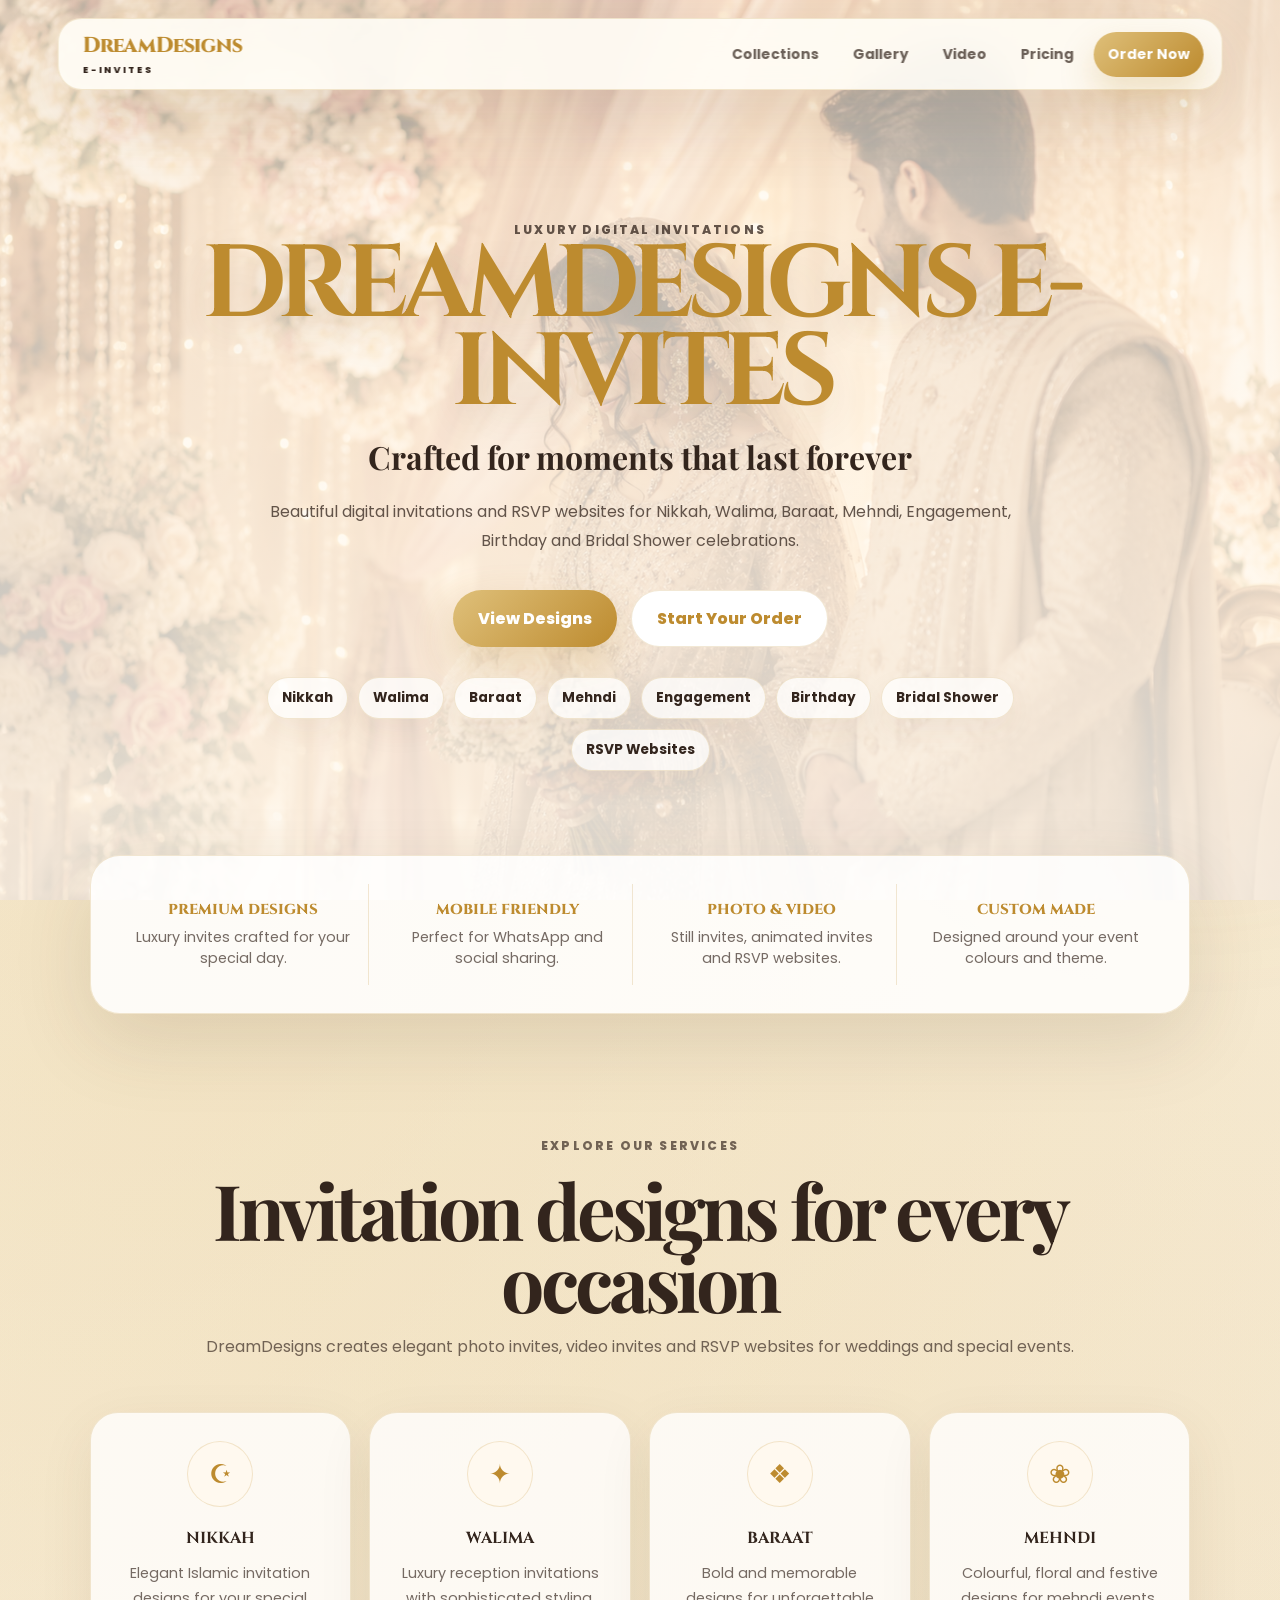
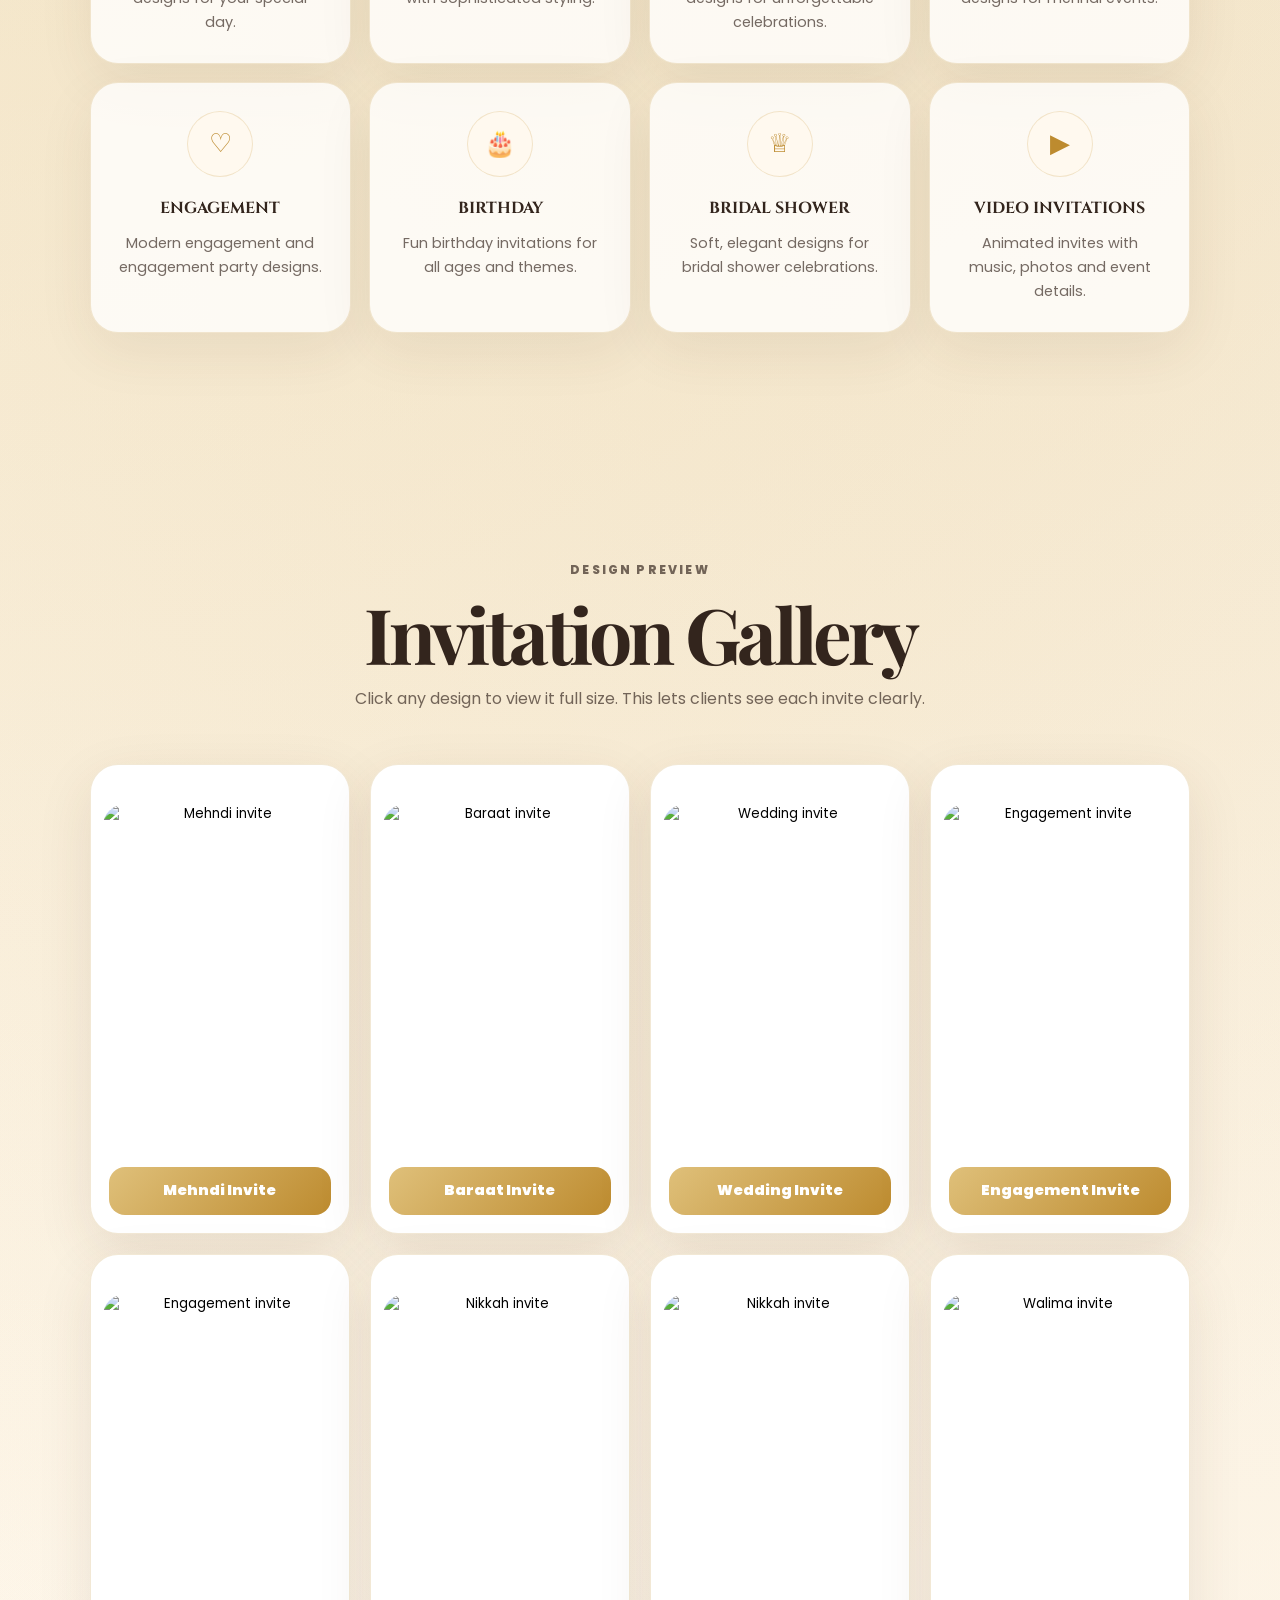
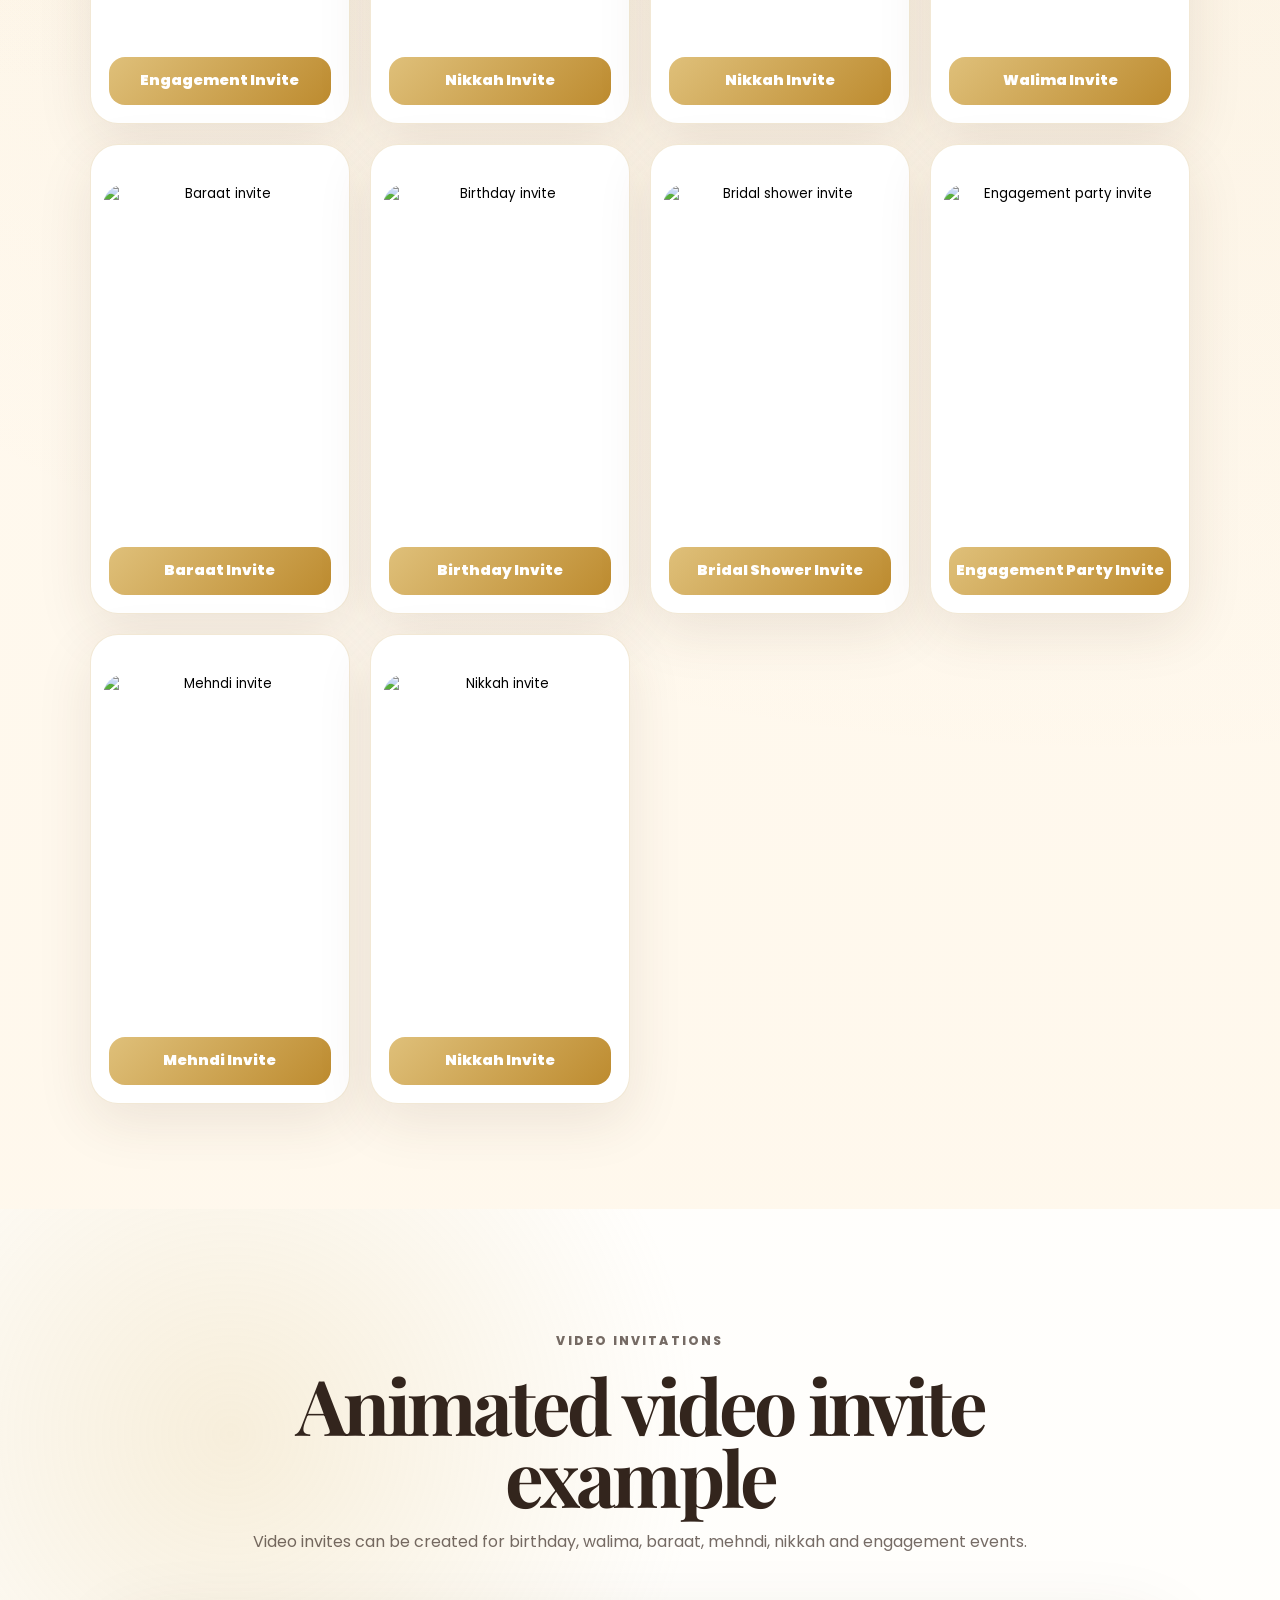
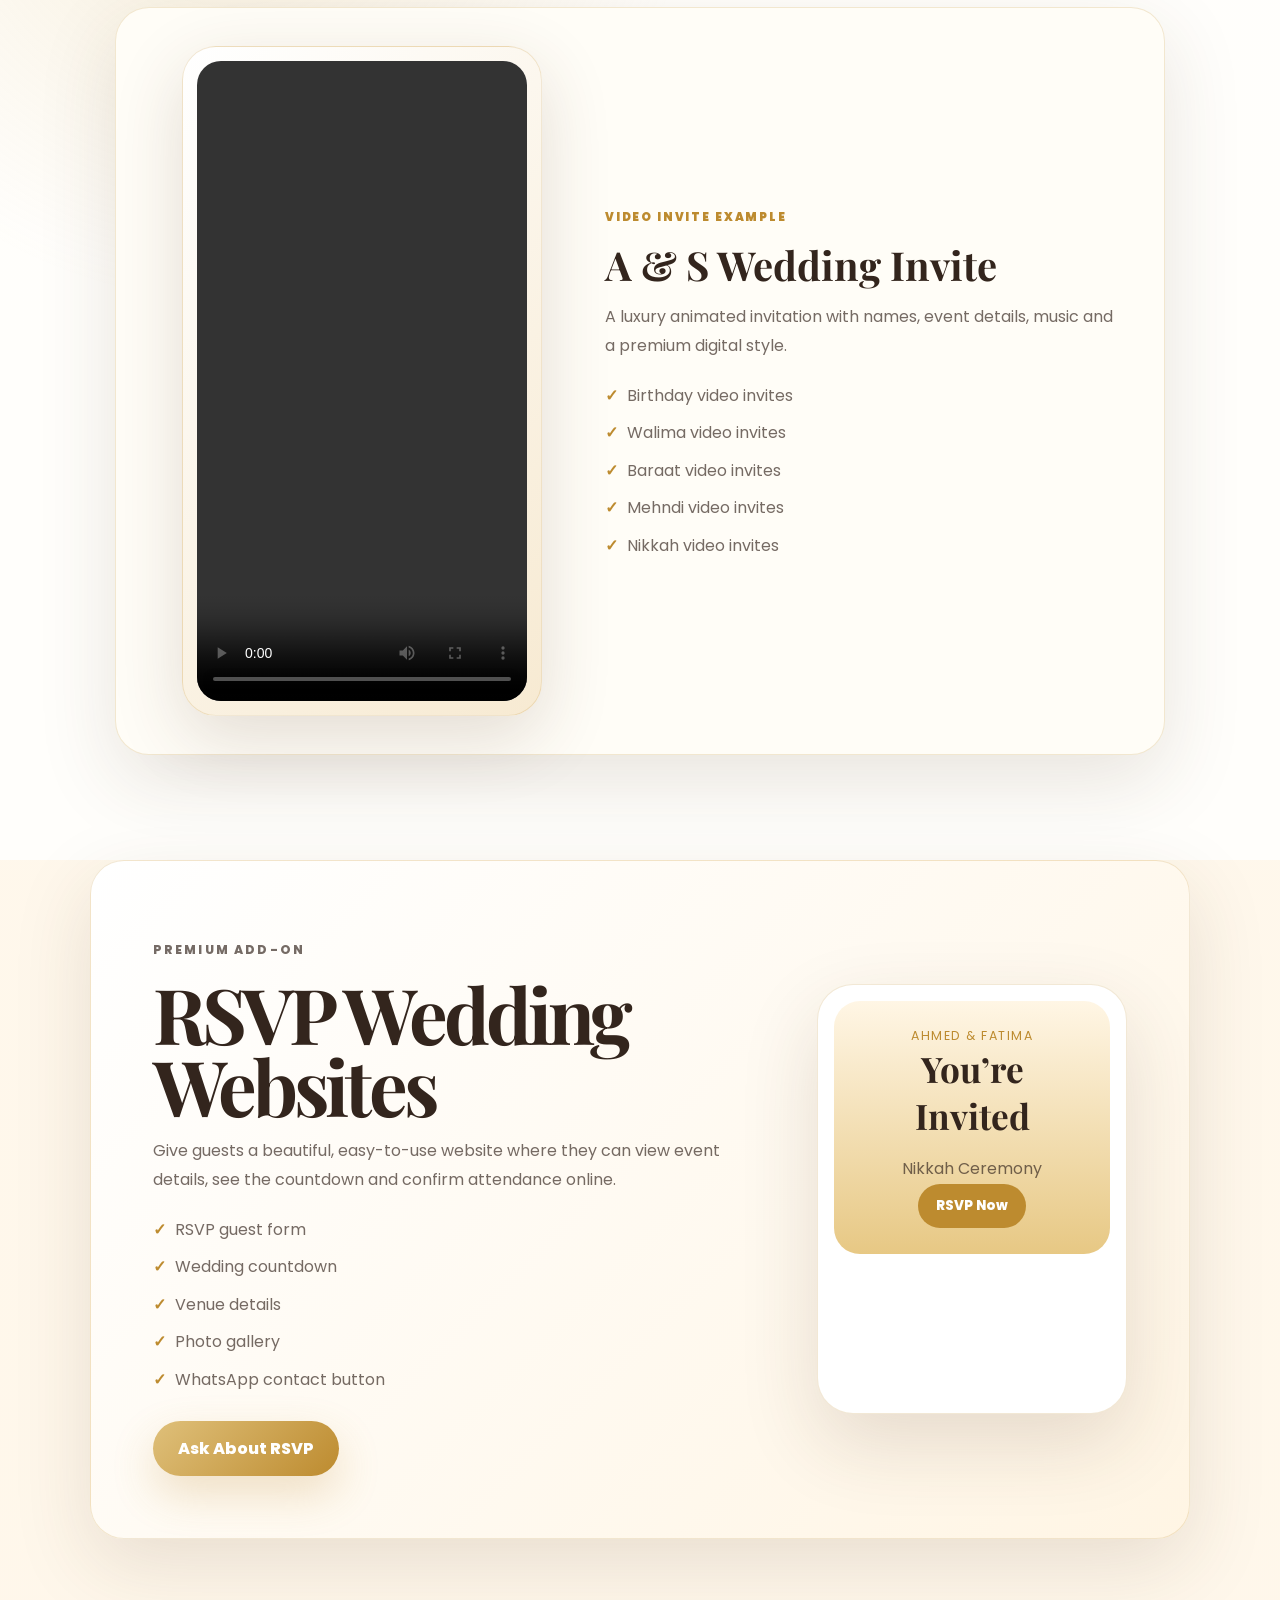
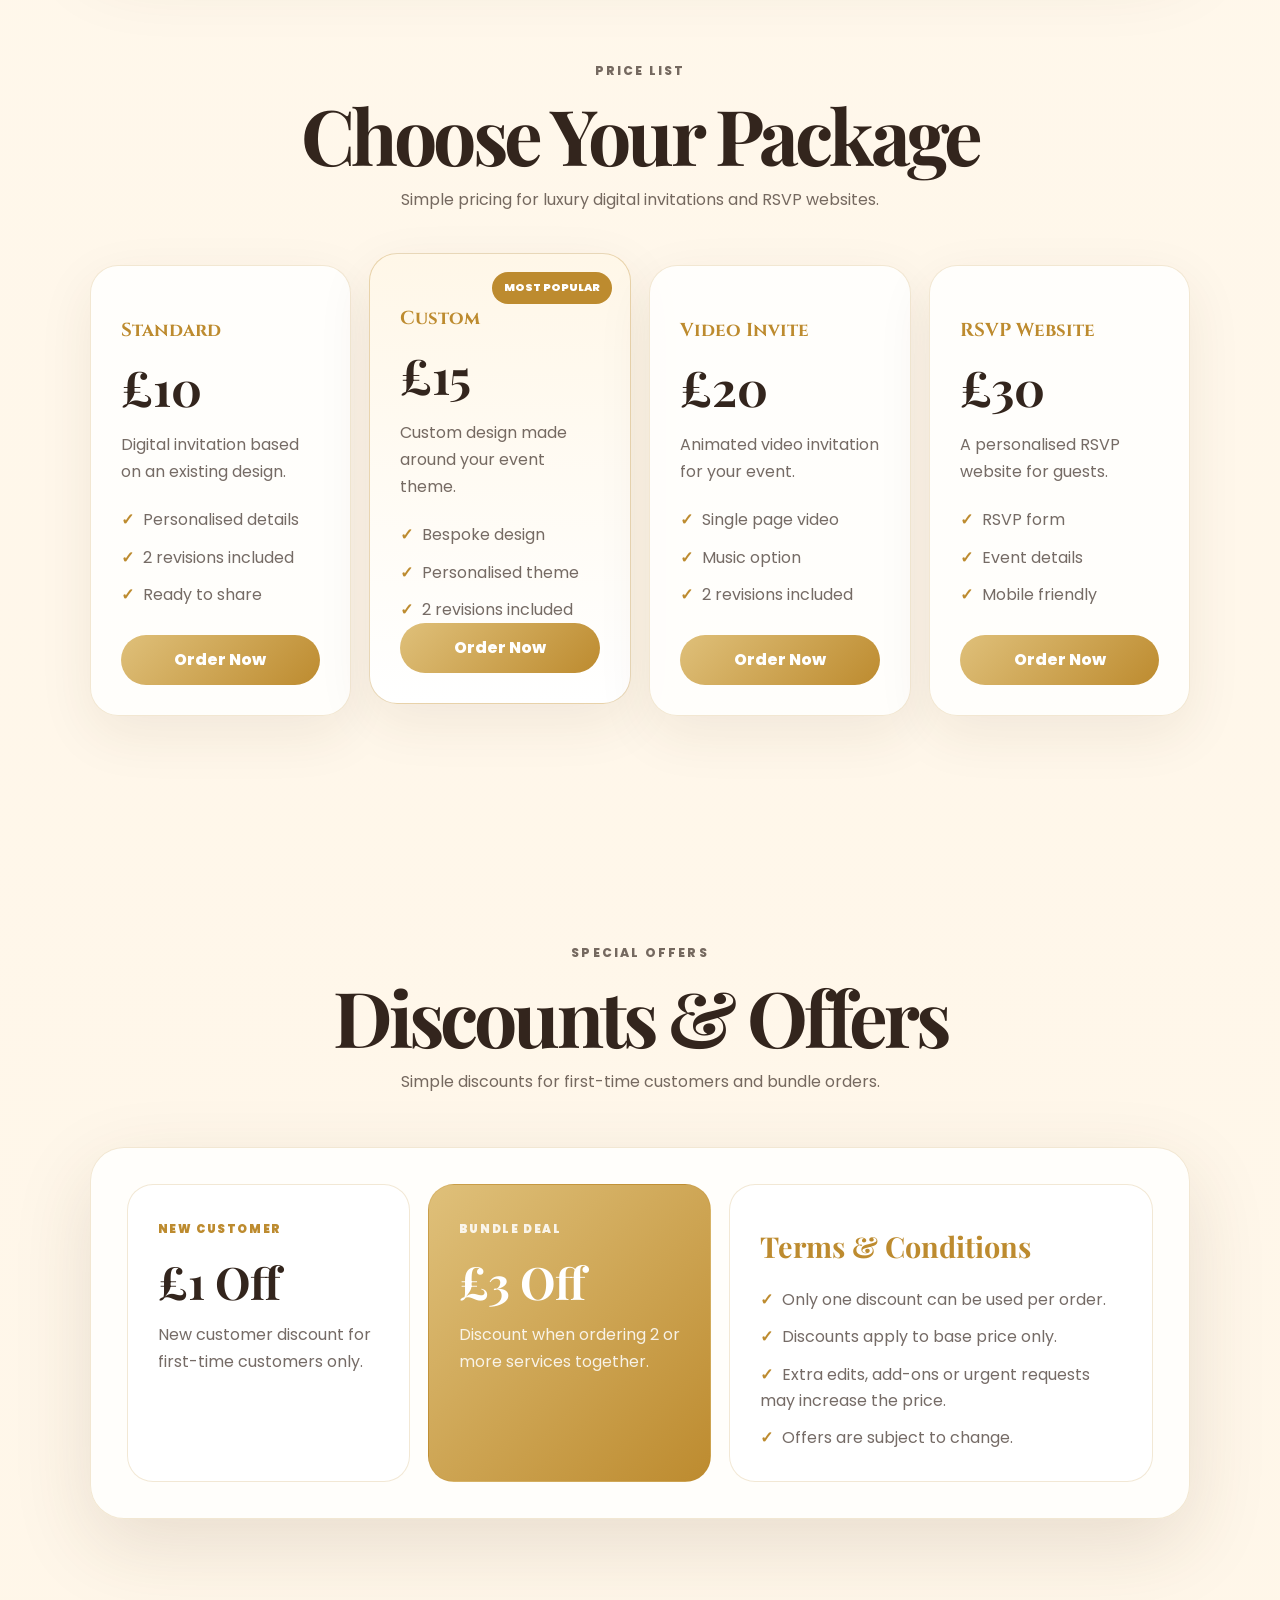
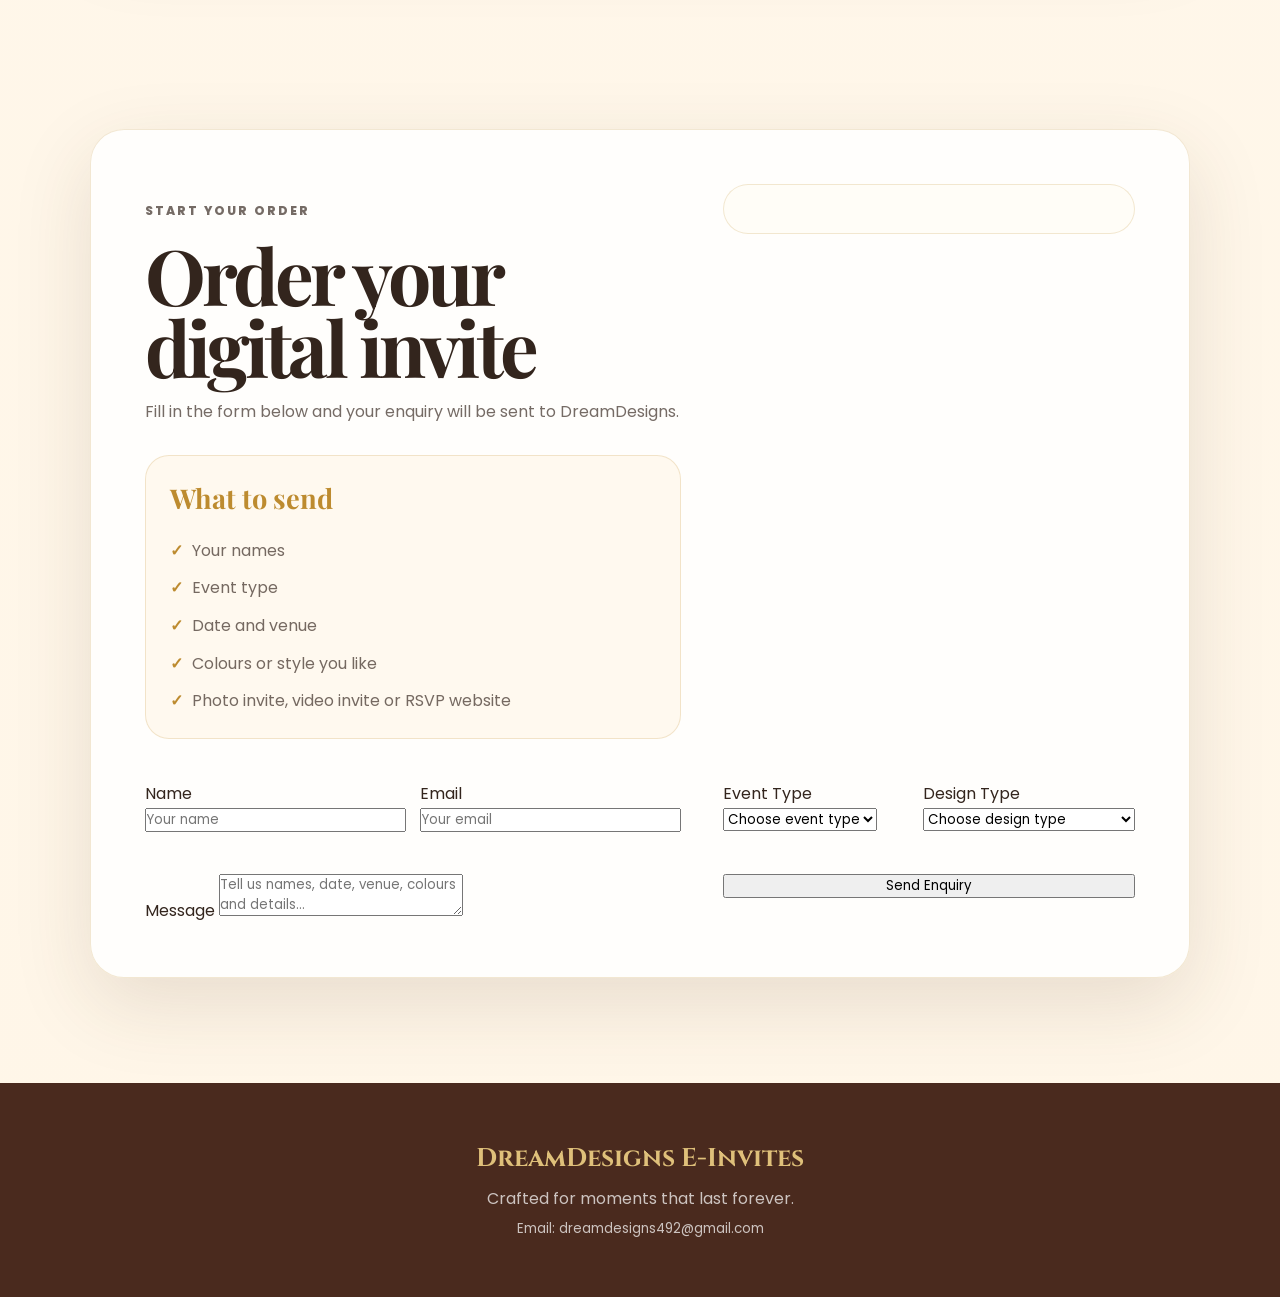
==== index.html @ bc602f5b "Add files via upload" ====
<!DOCTYPE html>

<html lang="en">
<head>
  <meta charset="UTF-8" />
  <meta name="viewport" content="width=device-width, initial-scale=1.0" />

  <title>DreamDesigns E-Invites | Luxury Digital Invitations</title>
  <meta name="description" content="Luxury digital invitations and RSVP websites for Nikkah, Walima, Baraat, Mehndi, Engagement, Birthday and Bridal Shower invites." />

  <link rel="stylesheet" href="style.css" />

  <link rel="preconnect" href="https://fonts.googleapis.com">
  <link rel="preconnect" href="https://fonts.gstatic.com" crossorigin>
  <link href="https://fonts.googleapis.com/css2?family=Cinzel:wght@500;600;700;800&family=Playfair+Display:wght@500;600;700;800&family=Poppins:wght@400;500;600;700;800&display=swap" rel="stylesheet">
</head>

<body>
  <div class="page-glow glow-one"></div>
  <div class="page-glow glow-two"></div>

  <header class="header" id="header">
    <a href="#" class="logo">
      <span>DreamDesigns</span>
      <small>E-Invites</small>
    </a>


<button class="menu-btn" id="menuBtn" aria-label="Open menu">☰</button>

<nav class="nav" id="nav">
  <a href="#collections">Collections</a>
  <a href="#gallery">Gallery</a>
  <a href="#video">Video</a>
  <a href="#pricing">Pricing</a>
  <a href="#contact" class="nav-btn">Order Now</a>
</nav>


  </header>

  <main>
    <section class="hero" id="home">
      <div class="hero-bg">
        <img src="hero-main.png" alt="DreamDesigns luxury wedding hero image">
      </div>


  <div class="hero-overlay"></div>

  <div class="hero-content reveal">
    <p class="eyebrow">Luxury Digital Invitations</p>
    <h1>DreamDesigns E-Invites</h1>
    <h2>Crafted for moments that last forever</h2>
    <p>
      Beautiful digital invitations and RSVP websites for Nikkah, Walima, Baraat, Mehndi, Engagement, Birthday and Bridal Shower celebrations.
    </p>

    <div class="hero-actions">
      <a href="#gallery" class="btn btn-primary">View Designs</a>
      <a href="#contact" class="btn btn-secondary">Start Your Order</a>
    </div>

    <div class="hero-pills">
      <span>Nikkah</span>
      <span>Walima</span>
      <span>Baraat</span>
      <span>Mehndi</span>
      <span>Engagement</span>
      <span>Birthday</span>
      <span>Bridal Shower</span>
      <span>RSVP Websites</span>
    </div>
  </div>
</section>

<section class="feature-strip reveal">
  <div>
    <strong>Premium Designs</strong>
    <p>Luxury invites crafted for your special day.</p>
  </div>

  <div>
    <strong>Mobile Friendly</strong>
    <p>Perfect for WhatsApp and social sharing.</p>
  </div>

  <div>
    <strong>Photo & Video</strong>
    <p>Still invites, animated invites and RSVP websites.</p>
  </div>

  <div>
    <strong>Custom Made</strong>
    <p>Designed around your event colours and theme.</p>
  </div>
</section>

<section class="section collections" id="collections">
  <div class="section-head center reveal">
    <p class="eyebrow">Explore Our Services</p>
    <h2>Invitation designs for every occasion</h2>
    <p>
      DreamDesigns creates elegant photo invites, video invites and RSVP websites for weddings and special events.
    </p>
  </div>

  <div class="collection-grid">
    <article class="reveal">
      <span>☪</span>
      <h3>Nikkah</h3>
      <p>Elegant Islamic invitation designs for your special day.</p>
    </article>

    <article class="reveal">
      <span>✦</span>
      <h3>Walima</h3>
      <p>Luxury reception invitations with sophisticated styling.</p>
    </article>

    <article class="reveal">
      <span>❖</span>
      <h3>Baraat</h3>
      <p>Bold and memorable designs for unforgettable celebrations.</p>
    </article>

    <article class="reveal">
      <span>❀</span>
      <h3>Mehndi</h3>
      <p>Colourful, floral and festive designs for mehndi events.</p>
    </article>

    <article class="reveal">
      <span>♡</span>
      <h3>Engagement</h3>
      <p>Modern engagement and engagement party designs.</p>
    </article>

    <article class="reveal">
      <span>🎂</span>
      <h3>Birthday</h3>
      <p>Fun birthday invitations for all ages and themes.</p>
    </article>

    <article class="reveal">
      <span>♕</span>
      <h3>Bridal Shower</h3>
      <p>Soft, elegant designs for bridal shower celebrations.</p>
    </article>

    <article class="reveal">
      <span>▶</span>
      <h3>Video Invitations</h3>
      <p>Animated invites with music, photos and event details.</p>
    </article>
  </div>
</section>


  <section class="section gallery" id="gallery">
  <div class="section-head center reveal">
    <p class="eyebrow">Design Preview</p>
    <h2>Invitation Gallery</h2>
    <p>
      Click any design to view it full size. This lets clients see each invite clearly.
    </p>
  </div>

  <div class="gallery-grid">
    <button class="gallery-card reveal" data-title="Mehndi Invite">
      <img data-file="imagesphoto-mehndi-1.jpg.png" alt="Mehndi invite">
      <span>Mehndi Invite</span>
    </button>

    <button class="gallery-card reveal" data-title="Baraat Invite">
      <img data-file="imagesphoto-baraat-1.jpg.png" alt="Baraat invite">
      <span>Baraat Invite</span>
    </button>

    <button class="gallery-card reveal" data-title="Wedding Invite">
      <img data-file="imagesphoto-wedding.jpg.png" alt="Wedding invite">
      <span>Wedding Invite</span>
    </button>

    <button class="gallery-card reveal" data-title="Engagement Invite">
      <img data-file="imagesphoto-engagement-1.jpg.png" alt="Engagement invite">
      <span>Engagement Invite</span>
    </button>

    <button class="gallery-card reveal" data-title="Engagement Invite">
      <img data-file="imagesphoto-engagement-2.jpg.png" alt="Engagement invite">
      <span>Engagement Invite</span>
    </button>

    <button class="gallery-card reveal" data-title="Nikkah Invite">
      <img data-file="imagesphoto-nikkah-1.jpg.png" alt="Nikkah invite">
      <span>Nikkah Invite</span>
    </button>

    <button class="gallery-card reveal" data-title="Nikkah Invite">
      <img data-file="imagesphoto-nikkah-2.jpg.png" alt="Nikkah invite">
      <span>Nikkah Invite</span>
    </button>

    <button class="gallery-card reveal" data-title="Walima Invite">
      <img data-file="imagesphoto-walima.jpg.png" alt="Walima invite">
      <span>Walima Invite</span>
    </button>

    <button class="gallery-card reveal" data-title="Baraat Invite">
      <img data-file="imagesphoto-baraat-2.jpg.png" alt="Baraat invite">
      <span>Baraat Invite</span>
    </button>

    <button class="gallery-card reveal" data-title="Birthday Invite">
      <img data-file="imagesphoto-birthday.jpg.png" alt="Birthday invite">
      <span>Birthday Invite</span>
    </button>

    <button class="gallery-card reveal" data-title="Bridal Shower Invite">
      <img data-file="imagesphoto-bridal-shower.jpg.png" alt="Bridal shower invite">
      <span>Bridal Shower Invite</span>
    </button>

    <button class="gallery-card reveal" data-title="Engagement Party Invite">
      <img data-file="imagesphoto-engagement-party.jpg.png" alt="Engagement party invite">
      <span>Engagement Party Invite</span>
    </button>

    <button class="gallery-card reveal" data-title="Mehndi Invite">
      <img data-file="imagesphoto-mehndi-2.jpg.png" alt="Mehndi invite">
      <span>Mehndi Invite</span>
    </button>

    <button class="gallery-card reveal" data-title="Nikkah Invite">
      <img data-file="imagesphoto-nikkah-3.jpg.png" alt="Nikkah invite">
      <span>Nikkah Invite</span>
    </button>
  </div>
</section>

<section class="section video-section" id="video">
  <div class="section-head center reveal">
    <p class="eyebrow">Video Invitations</p>
    <h2>Animated video invite example</h2>
    <p>
      Video invites can be created for birthday, walima, baraat, mehndi, nikkah and engagement events.
    </p>
  </div>

  <div class="video-layout reveal">
    <div class="video-phone">
     <video id="mainInviteVideo" data-file="videosvideo-invite.mp4.mp4" controls playsinline preload="metadata"></video>
    </div>

    <div class="video-info">
      <span>Video Invite Example</span>
      <h3>A & S Wedding Invite</h3>
      <p>
        A luxury animated invitation with names, event details, music and a premium digital style.
      </p>

      <ul>
        <li>Birthday video invites</li>
        <li>Walima video invites</li>
        <li>Baraat video invites</li>
        <li>Mehndi video invites</li>
        <li>Nikkah video invites</li>
      </ul>
    </div>
  </div>
</section>

<section class="rsvp-section reveal">
  <div>
    <p class="eyebrow">Premium Add-On</p>
    <h2>RSVP Wedding Websites</h2>
    <p>
      Give guests a beautiful, easy-to-use website where they can view event details, see the countdown and confirm attendance online.
    </p>

    <ul>
      <li>RSVP guest form</li>
      <li>Wedding countdown</li>
      <li>Venue details</li>
      <li>Photo gallery</li>
      <li>WhatsApp contact button</li>
    </ul>

    <a href="#contact" class="btn btn-primary">Ask About RSVP</a>
  </div>

  <div class="phone-preview">
    <div>
      <span>Ahmed & Fatima</span>
      <h3>You’re Invited</h3>
      <p>Nikkah Ceremony</p>
      <button>RSVP Now</button>
    </div>
  </div>
</section>

<section class="section pricing" id="pricing">
  <div class="section-head center reveal">
    <p class="eyebrow">Price List</p>
    <h2>Choose Your Package</h2>
    <p>Simple pricing for luxury digital invitations and RSVP websites.</p>
  </div>

  <div class="pricing-grid">
    <article class="reveal">
      <h3>Standard</h3>
      <strong>£10</strong>
      <p>Digital invitation based on an existing design.</p>
      <ul>
        <li>Personalised details</li>
        <li>2 revisions included</li>
        <li>Ready to share</li>
      </ul>
      <a href="#contact">Order Now</a>
    </article>

    <article class="featured reveal">
      <span>Most Popular</span>
      <h3>Custom</h3>
      <strong>£15</strong>
      <p>Custom design made around your event theme.</p>
      <ul>
        <li>Bespoke design</li>
        <li>Personalised theme</li>
        <li>2 revisions included</li>
      </ul>
      <a href="#contact">Order Now</a>
    </article>

    <article class="reveal">
      <h3>Video Invite</h3>
      <strong>£20</strong>
      <p>Animated video invitation for your event.</p>
      <ul>
        <li>Single page video</li>
        <li>Music option</li>
        <li>2 revisions included</li>
      </ul>
      <a href="#contact">Order Now</a>
    </article>

    <article class="reveal">
      <h3>RSVP Website</h3>
      <strong>£30</strong>
      <p>A personalised RSVP website for guests.</p>
      <ul>
        <li>RSVP form</li>
        <li>Event details</li>
        <li>Mobile friendly</li>
      </ul>
      <a href="#contact">Order Now</a>
    </article>
  </div>
</section>

<section class="section offers" id="offers">
  <div class="section-head center reveal">
    <p class="eyebrow">Special Offers</p>
    <h2>Discounts & Offers</h2>
    <p>Simple discounts for first-time customers and bundle orders.</p>
  </div>

  <div class="offers-panel reveal">
    <article>
      <span>New Customer</span>
      <h3>£1 Off</h3>
      <p>New customer discount for first-time customers only.</p>
    </article>

    <article class="highlight">
      <span>Bundle Deal</span>
      <h3>£3 Off</h3>
      <p>Discount when ordering 2 or more services together.</p>
    </article>

    <article class="terms">
      <h3>Terms & Conditions</h3>
      <ul>
        <li>Only one discount can be used per order.</li>
        <li>Discounts apply to base price only.</li>
        <li>Extra edits, add-ons or urgent requests may increase the price.</li>
        <li>Offers are subject to change.</li>
      </ul>
    </article>
  </div>
</section>

<section class="section contact" id="contact">
  <div class="contact-card reveal">
    <div>
      <p class="eyebrow">Start Your Order</p>
      <h2>Order your digital invite</h2>
      <p>
        Fill in the form below and your enquiry will be sent to DreamDesigns.
      </p>

      <div class="contact-note">
        <h3>What to send</h3>
        <ul>
          <li>Your names</li>
          <li>Event type</li>
          <li>Date and venue</li>
          <li>Colours or style you like</li>
          <li>Photo invite, video invite or RSVP website</li>
        </ul>
      </div>
    </div>

   <form id="contactForm" class="form"></form>
     

      <div class="form-row">
        <label>
          Name
          <input type="text" name="name" placeholder="Your name" required>
        </label>

        <label>
          Email
          <input type="email" name="email" placeholder="Your email" required>
        </label>
      </div>

      <div class="form-row">
        <label>
          Event Type
          <select name="event_type" required>
            <option value="">Choose event type</option>
            <option>Nikkah</option>
            <option>Walima</option>
            <option>Baraat</option>
            <option>Mehndi</option>
            <option>Wedding</option>
            <option>Engagement</option>
            <option>Engagement Party</option>
            <option>Birthday</option>
            <option>Bridal Shower</option>
            <option>Other</option>
          </select>
        </label>

        <label>
          Design Type
          <select name="design_type" required>
            <option value="">Choose design type</option>
            <option>Photo Invite</option>
            <option>Video Invite</option>
            <option>RSVP Website</option>
            <option>Photo Invite + RSVP Website</option>
            <option>Video Invite + RSVP Website</option>
          </select>
        </label>
      </div>

      <label>
        Message
        <textarea name="message" placeholder="Tell us names, date, venue, colours and details..." required></textarea>
      </label>

      <button type="submit">Send Enquiry</button>
    </form>
  </div>
</section>


  </main>

  <div class="lightbox" id="lightbox">
    <button class="lightbox-close" id="lightboxClose">×</button>
    <div class="lightbox-content">
      <img src="" alt="" id="lightboxImage">
      <h3 id="lightboxTitle"></h3>
    </div>
  </div>

  <footer class="footer">
    <strong>DreamDesigns E-Invites</strong>
    <p>Crafted for moments that last forever.</p>
    <small>Email: dreamdesigns492@gmail.com</small>
  </footer>

  <script src="script.js"></script>

</body>
</html>
---- style.css ----
:root {
--cream: #fff9ef;
--ivory: #fffdf7;
--soft: #f8efe1;
--gold: #bd8b2f;
--gold-light: #dfc07a;
--gold-soft: rgba(189, 139, 47, 0.14);
--brown: #33251d;
--muted: rgba(51, 37, 29, 0.68);
--line: rgba(189, 139, 47, 0.2);
--white: #ffffff;
--shadow: 0 26px 80px rgba(79, 52, 28, 0.13);
--deep: #4a2a1e;
}

* {
  margin: 0;
  padding: 0;
  box-sizing: border-box;
  }

html {
scroll-behavior: smooth;
}

body {
font-family: 'Poppins', sans-serif;
color: var(--brown);
background:
radial-gradient(circle at 12% 10%, rgba(223,192,122,.32), transparent 28%),
radial-gradient(circle at 88% 18%, rgba(189,139,47,.12), transparent 30%),
linear-gradient(180deg, #fffaf1, #fff6e8);
overflow-x: hidden;
}

a {
color: inherit;
text-decoration: none;
}

button,
input,
select,
textarea {
font-family: inherit;
}

img,
video {
width: 100%;
display: block;
}

.page-glow {
position: fixed;
z-index: -2;
border-radius: 50%;
filter: blur(100px);
pointer-events: none;
}

.glow-one {
width: 430px;
height: 430px;
background: rgba(223,192,122,.38);
top: -150px;
left: -130px;
animation: floatGlow 9s ease-in-out infinite alternate;
}

.glow-two {
width: 460px;
height: 460px;
background: rgba(189,139,47,.16);
right: -150px;
top: 38%;
animation: floatGlow 11s ease-in-out infinite alternate-reverse;
}

@keyframes floatGlow {
from {
transform: translateY(0) scale(1);
}

to {
transform: translateY(45px) scale(1.08);
}
}

.header {
position: fixed;
top: 18px;
left: 50%;
transform: translateX(-50%);
width: 91%;
max-width: 1180px;
min-height: 72px;
z-index: 999;
padding: 12px 18px 12px 24px;
border-radius: 24px;
border: 1px solid var(--line);
background: rgba(255,253,247,.9);
backdrop-filter: blur(18px);
box-shadow: var(--shadow);
display: flex;
align-items: center;
justify-content: space-between;
transition: .3s ease;
}

.header.scrolled {
top: 10px;
background: rgba(255,253,247,.97);
}

.logo span {
display: block;
font-family: 'Cinzel', serif;
color: var(--gold);
font-weight: 800;
font-size: 1.35rem;
letter-spacing: -.04em;
}

.logo small {
display: block;
margin-top: 3px;
color: var(--brown);
font-size: .58rem;
letter-spacing: .22em;
text-transform: uppercase;
font-weight: 800;
}

.nav {
display: flex;
align-items: center;
gap: 6px;
}

.nav a {
padding: 12px 14px;
border-radius: 999px;
color: rgba(51,37,29,.72);
font-weight: 700;
font-size: .88rem;
transition: .25s ease;
}

.nav a:hover {
color: var(--gold);
background: var(--gold-soft);
}

.nav-btn {
background: linear-gradient(135deg, var(--gold-light), var(--gold)) !important;
color: white !important;
box-shadow: 0 16px 34px rgba(189,139,47,.25);
}

.menu-btn {
display: none;
border: 0;
width: 44px;
height: 44px;
border-radius: 14px;
background: var(--gold);
color: white;
font-size: 1.35rem;
font-weight: 900;
}

.hero {
min-height: 100vh;
padding: 0 7%;
position: relative;
display: grid;
place-items: center;
text-align: center;
overflow: hidden;
}

.hero-bg {
position: absolute;
inset: 0;
overflow: hidden;
}

.hero-bg img {
height: 100%;
object-fit: cover;
filter: saturate(.96) contrast(1.02);
animation: heroZoom 14s ease-in-out infinite alternate;
}

@keyframes heroZoom {
from {
transform: scale(1);
}

to {
transform: scale(1.07);
}
}

.hero-overlay {
position: absolute;
inset: 0;
background:
linear-gradient(180deg, rgba(255,249,239,.68), rgba(255,249,239,.88)),
radial-gradient(circle at 50% 45%, rgba(255,255,255,.08), transparent 42%);
}

.hero-content {
position: relative;
z-index: 2;
max-width: 1040px;
padding: 150px 20px 80px;
}

.eyebrow {
color: var(--gold);
font-size: .76rem;
font-weight: 800;
letter-spacing: .18em;
text-transform: uppercase;
margin-bottom: 16px;
}

.hero h1 {
font-family: 'Cinzel', serif;
font-size: clamp(3.5rem, 8vw, 8.6rem);
line-height: .86;
letter-spacing: -.08em;
color: var(--gold);
text-transform: uppercase;
text-shadow: 0 18px 45px rgba(79,52,28,.12);
}

.hero h2 {
margin-top: 18px;
font-family: 'Playfair Display', serif;
font-size: clamp(1.25rem, 2.5vw, 2.2rem);
color: var(--brown);
font-weight: 700;
}

.hero p {
margin: 20px auto 0;
max-width: 780px;
color: rgba(51,37,29,.76);
line-height: 1.8;
}

.hero-actions {
margin-top: 34px;
display: flex;
justify-content: center;
gap: 14px;
flex-wrap: wrap;
}

.btn {
min-height: 54px;
padding: 15px 25px;
border-radius: 999px;
display: inline-flex;
align-items: center;
justify-content: center;
font-weight: 800;
transition: .25s ease;
}

.btn:hover {
transform: translateY(-4px);
}

.btn-primary {
background: linear-gradient(135deg, var(--gold-light), var(--gold));
color: white;
box-shadow: 0 18px 44px rgba(189,139,47,.24);
}

.btn-secondary {
background: white;
color: var(--gold);
border: 1px solid var(--line);
}

.hero-pills {
margin: 30px auto 0;
max-width: 820px;
display: flex;
flex-wrap: wrap;
justify-content: center;
gap: 10px;
}

.hero-pills span {
padding: 10px 14px;
border-radius: 999px;
background: rgba(255,255,255,.75);
border: 1px solid var(--line);
color: var(--brown);
font-weight: 700;
font-size: .86rem;
box-shadow: 0 12px 30px rgba(79,52,28,.06);
}

.feature-strip {
margin: -45px 7% 0;
position: relative;
z-index: 5;
padding: 28px;
border-radius: 30px;
background: rgba(255,255,255,.86);
border: 1px solid var(--line);
box-shadow: var(--shadow);
display: grid;
grid-template-columns: repeat(4, 1fr);
gap: 14px;
}

.feature-strip div {
padding: 16px;
border-right: 1px solid var(--line);
text-align: center;
}

.feature-strip div:last-child {
border-right: 0;
}

.feature-strip strong {
display: block;
color: var(--gold);
font-family: 'Cinzel', serif;
font-weight: 800;
text-transform: uppercase;
font-size: .9rem;
}

.feature-strip p {
margin-top: 8px;
color: var(--muted);
font-size: .9rem;
}

.section {
padding: 105px 7%;
}

.section-head {
max-width: 920px;
margin-bottom: 50px;
}

.section-head.center {
text-align: center;
margin-left: auto;
margin-right: auto;
}

.section-head h2,
.video-section h2,
.rsvp-section h2,
.contact-card h2 {
font-family: 'Playfair Display', serif;
font-size: clamp(2.8rem, 6vw, 5.8rem);
line-height: .94;
letter-spacing: -.05em;
color: var(--brown);
}

.section-head p,
.video-section p,
.rsvp-section p,
.contact-card p {
margin-top: 16px;
color: var(--muted);
line-height: 1.8;
}

.collection-grid {
display: grid;
grid-template-columns: repeat(4, 1fr);
gap: 18px;
}

.collection-grid article {
min-height: 230px;
padding: 28px;
border-radius: 28px;
background: rgba(255,255,255,.78);
border: 1px solid var(--line);
box-shadow: 0 18px 55px rgba(79,52,28,.08);
text-align: center;
transition: .25s ease;
}

.collection-grid article:hover {
transform: translateY(-8px);
box-shadow: var(--shadow);
}

.collection-grid span {
width: 66px;
height: 66px;
margin: 0 auto 20px;
border-radius: 999px;
border: 1px solid var(--line);
display: grid;
place-items: center;
color: var(--gold);
font-size: 1.6rem;
background: var(--cream);
}

.collection-grid h3 {
font-family: 'Cinzel', serif;
color: var(--brown);
font-size: 1rem;
text-transform: uppercase;
}

.collection-grid p {
margin-top: 12px;
color: var(--muted);
font-size: .9rem;
line-height: 1.7;
}

.gallery-grid {
display: grid;
grid-template-columns: repeat(4, 1fr);
gap: 20px;
}

.gallery-card {
border: 0;
position: relative;
height: 470px;
border-radius: 28px;
overflow: hidden;
background: #fff;
border: 1px solid var(--line);
box-shadow: 0 18px 55px rgba(79,52,28,.1);
transition: .25s ease;
cursor: pointer;
padding: 12px;
}

.gallery-card:hover {
transform: translateY(-8px);
box-shadow: var(--shadow);
}

.gallery-card img {
height: 390px;
object-fit: contain;
background: #fff;
border-radius: 22px;
}

.gallery-card span {
position: absolute;
left: 18px;
right: 18px;
bottom: 18px;
min-height: 48px;
border-radius: 16px;
display: grid;
place-items: center;
background: linear-gradient(135deg, var(--gold-light), var(--gold));
color: white;
font-weight: 900;
font-size: .9rem;
}

.video-section {
background:
radial-gradient(circle at 18% 18%, rgba(223,192,122,.25), transparent 32%),
rgba(255,255,255,.8);
}

.video-layout {
max-width: 1050px;
margin: 0 auto;
padding: 38px;
border-radius: 34px;
background: var(--ivory);
border: 1px solid var(--line);
box-shadow: var(--shadow);
display: grid;
grid-template-columns: .8fr 1fr;
gap: 34px;
align-items: center;
}

.video-phone {
max-width: 360px;
margin: 0 auto;
padding: 14px;
border-radius: 34px;
background: linear-gradient(135deg, #fff, #f7ead2);
border: 1px solid var(--line);
box-shadow: 0 22px 70px rgba(79,52,28,.16);
}

.video-phone video {
height: 640px;
object-fit: contain;
background: #fff;
border-radius: 24px;
}

.video-info span {
color: var(--gold);
font-size: .72rem;
text-transform: uppercase;
letter-spacing: .16em;
font-weight: 900;
}

.video-info h3 {
margin-top: 10px;
font-family: 'Playfair Display', serif;
font-size: 2.5rem;
color: var(--brown);
}

.video-info p {
margin-top: 12px;
}

.video-info ul,
.rsvp-section ul,
.pricing-grid ul,
.contact-note ul,
.offers-panel ul {
list-style: none;
margin-top: 22px;
display: grid;
gap: 12px;
}

.video-info li,
.rsvp-section li,
.pricing-grid li,
.contact-note li,
.offers-panel li {
color: var(--muted);
line-height: 1.6;
}

.video-info li::before,
.rsvp-section li::before,
.pricing-grid li::before,
.contact-note li::before,
.offers-panel li::before {
content: "✓";
color: var(--gold);
margin-right: 9px;
font-weight: 900;
}

.rsvp-section {
margin: 0 7%;
padding: 62px;
border-radius: 34px;
display: grid;
grid-template-columns: 1fr .5fr;
gap: 44px;
align-items: center;
background: linear-gradient(135deg, #fff, #fff5e4);
border: 1px solid var(--line);
box-shadow: var(--shadow);
}

.rsvp-section .btn {
margin-top: 28px;
}

.phone-preview {
min-height: 430px;
border-radius: 36px;
padding: 16px;
background: #fff;
border: 1px solid var(--line);
box-shadow: 0 30px 80px rgba(79,52,28,.14);
}

.phone-preview div {
height: 100%;
border-radius: 26px;
background: linear-gradient(180deg, #fff6e5, #e7c884);
display: grid;
place-items: center;
text-align: center;
padding: 26px;
}

.phone-preview span {
color: var(--gold);
font-size: .78rem;
letter-spacing: .12em;
text-transform: uppercase;
}

.phone-preview h3 {
font-family: 'Playfair Display', serif;
font-size: 2.2rem;
}

.phone-preview button {
border: 0;
padding: 12px 18px;
border-radius: 999px;
background: var(--gold);
color: white;
font-weight: 800;
}

.pricing-grid {
display: grid;
grid-template-columns: repeat(4, 1fr);
gap: 18px;
}

.pricing-grid article {
position: relative;
padding: 30px;
border-radius: 28px;
background: rgba(255,255,255,.82);
border: 1px solid var(--line);
box-shadow: 0 18px 55px rgba(79,52,28,.08);
display: flex;
flex-direction: column;
min-height: 420px;
}

.pricing-grid article.featured {
background: linear-gradient(180deg, #fff7e8, #ffffff);
border-color: rgba(189,139,47,.34);
transform: translateY(-12px);
}

.pricing-grid article > span {
position: absolute;
top: 18px;
right: 18px;
padding: 8px 12px;
border-radius: 999px;
background: var(--gold);
color: white;
font-size: .68rem;
font-weight: 900;
text-transform: uppercase;
}

.pricing-grid h3 {
margin-top: 22px;
font-family: 'Cinzel', serif;
color: var(--gold);
}

.pricing-grid strong {
display: block;
margin-top: 12px;
font-family: 'Playfair Display', serif;
font-size: 3rem;
}

.pricing-grid p {
margin-top: 12px;
color: var(--muted);
line-height: 1.7;
}

.pricing-grid a {
margin-top: auto;
min-height: 50px;
border-radius: 999px;
display: grid;
place-items: center;
background: linear-gradient(135deg, var(--gold-light), var(--gold));
color: white;
font-weight: 800;
}

.offers-panel {
padding: 36px;
border-radius: 34px;
background: rgba(255,255,255,.82);
border: 1px solid var(--line);
box-shadow: var(--shadow);
display: grid;
grid-template-columns: .8fr .8fr 1.2fr;
gap: 18px;
}

.offers-panel article {
padding: 30px;
border-radius: 26px;
background: #fff;
border: 1px solid var(--line);
}

.offers-panel .highlight {
background: linear-gradient(135deg, var(--gold-light), var(--gold));
color: white;
}

.offers-panel span {
color: var(--gold);
font-size: .72rem;
text-transform: uppercase;
letter-spacing: .14em;
font-weight: 900;
}

.offers-panel .highlight span,
.offers-panel .highlight p {
color: rgba(255,255,255,.86);
}

.offers-panel h3 {
margin-top: 12px;
font-family: 'Playfair Display', serif;
font-size: 2.8rem;
}

.offers-panel p {
margin-top: 10px;
color: var(--muted);
line-height: 1.7;
}

.terms h3 {
font-size: 1.8rem;
color: var(--gold);
}

.contact-card {
padding: 54px;
border-radius: 34px;
background: rgba(255,255,255,.84);
border: 1px solid var(--line);
box-shadow: var(--shadow);
display: grid;
grid-template-columns: .85fr 1fr;
gap: 42px;
align-items: start;
}

.contact-note {
margin-top: 28px;
padding: 24px;
border-radius: 24px;
background: var(--cream);
border: 1px solid var(--line);
}

.contact-note h3 {
font-family: 'Playfair Display', serif;
color: var(--gold);
font-size: 1.7rem;
}

.form {
display: grid;
gap: 16px;
padding: 24px;
border-radius: 28px;
background: var(--ivory);
border: 1px solid var(--line);
}

.form-row {
display: grid;
grid-template-columns: 1fr 1fr;
gap: 14px;
}

.form label {
display: grid;
gap: 8px;
color: var(--brown);
font-weight: 800;
font-size: .88rem;
}

.form input,
.form select,
.form textarea {
width: 100%;
border: 1px solid var(--line);
border-radius: 16px;
background: white;
outline: none;
padding: 15px 16px;
font-family: inherit;
color: var(--brown);
transition: .25s ease;
}

.form input:focus,
.form select:focus,
.form textarea:focus {
border-color: var(--gold);
box-shadow: 0 0 0 4px rgba(189,139,47,.12);
}

.form textarea {
min-height: 140px;
resize: vertical;
}

.form button {
border: 0;
min-height: 56px;
border-radius: 999px;
background: linear-gradient(135deg, var(--gold-light), var(--gold));
color: white;
font-family: inherit;
font-weight: 900;
cursor: pointer;
box-shadow: 0 18px 44px rgba(189,139,47,.22);
}

.lightbox {
position: fixed;
inset: 0;
z-index: 9999;
padding: 28px;
background: rgba(38,24,16,.82);
backdrop-filter: blur(18px);
display: none;
align-items: center;
justify-content: center;
}

.lightbox.active {
display: flex;
}

.lightbox-content {
width: min(92vw, 820px);
max-height: 92vh;
text-align: center;
}

.lightbox-content img {
max-height: 80vh;
object-fit: contain;
border-radius: 24px;
background: white;
box-shadow: 0 30px 100px rgba(0,0,0,.38);
}

.lightbox-content h3 {
margin-top: 16px;
color: var(--gold-light);
font-family: 'Playfair Display', serif;
font-size: 1.7rem;
}

.lightbox-close {
position: fixed;
top: 24px;
right: 24px;
width: 48px;
height: 48px;
border: 0;
border-radius: 999px;
background: white;
color: var(--gold);
font-size: 2rem;
cursor: pointer;
}

.footer {
padding: 58px 7%;
text-align: center;
background: var(--deep);
color: white;
}

.footer strong {
font-family: 'Cinzel', serif;
color: var(--gold-light);
font-size: 1.6rem;
}

.footer p,
.footer small {
color: rgba(255,255,255,.72);
}

.footer p {
margin-top: 10px;
}

.footer small {
display: block;
margin-top: 8px;
}

.reveal {
opacity: 0;
transform: translateY(34px);
transition: opacity .7s ease, transform .7s ease;
}

.reveal.show {
opacity: 1;
transform: translateY(0);
}

@media (max-width: 1100px) {
.feature-strip,
.collection-grid,
.pricing-grid {
grid-template-columns: repeat(2, 1fr);
}

.gallery-grid {
grid-template-columns: repeat(2, 1fr);
}

.video-layout,
.rsvp-section,
.contact-card,
.offers-panel {
grid-template-columns: 1fr;
}

.feature-strip div {
border-right: 0;
border-bottom: 1px solid var(--line);
}
}

@media (max-width: 760px) {
.header {
top: 12px;
width: 92%;
min-height: 66px;
}

.logo span {
font-size: 1rem;
}

.logo small {
font-size: .48rem;
}

.menu-btn {
display: grid;
place-items: center;
}

.nav {
position: absolute;
top: 82px;
left: 0;
right: 0;
display: none;
flex-direction: column;
padding: 16px;
border-radius: 22px;
background: rgba(255,253,247,.98);
border: 1px solid var(--line);
box-shadow: var(--shadow);
}

.nav.active {
display: flex;
}

.nav a {
width: 100%;
text-align: center;
}

.hero {
min-height: 100vh;
padding: 0 5%;
}

.hero-content {
padding: 135px 0 70px;
}

.hero h1 {
font-size: 3.15rem;
}

.hero h2 {
font-size: 1.18rem;
}

.hero-actions {
flex-direction: column;
}

.btn {
width: 100%;
}

.feature-strip {
margin: -28px 5% 0;
grid-template-columns: 1fr;
}

.section {
padding: 76px 5%;
}

.section-head h2,
.video-section h2,
.rsvp-section h2,
.contact-card h2 {
font-size: 2.65rem;
}

.collection-grid,
.gallery-grid,
.pricing-grid {
grid-template-columns: 1fr;
}

.gallery-card {
height: 500px;
}

.gallery-card img {
height: 420px;
}

.video-layout,
.rsvp-section,
.contact-card {
padding: 28px 20px;
}

.video-phone video {
height: 560px;
}

.pricing-grid article.featured {
transform: none;
}

.form-row {
grid-template-columns: 1fr;
}
}
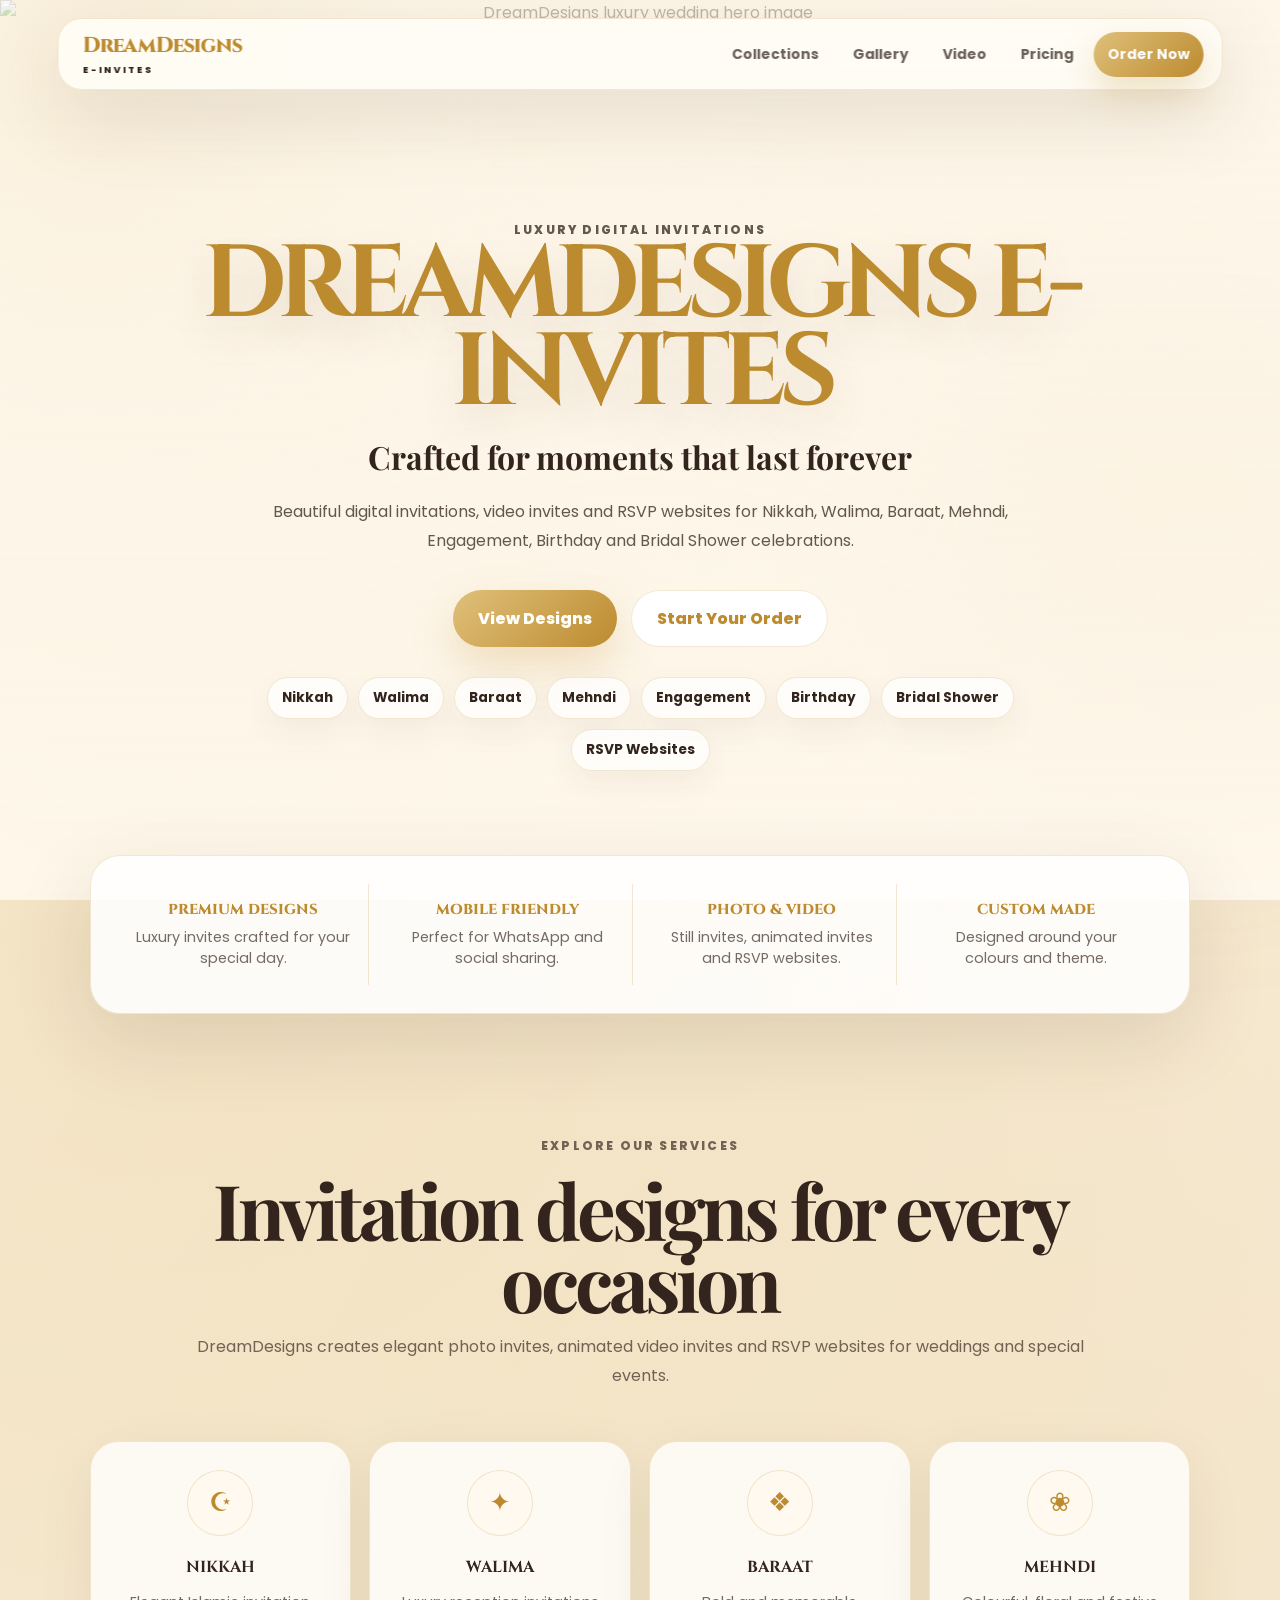
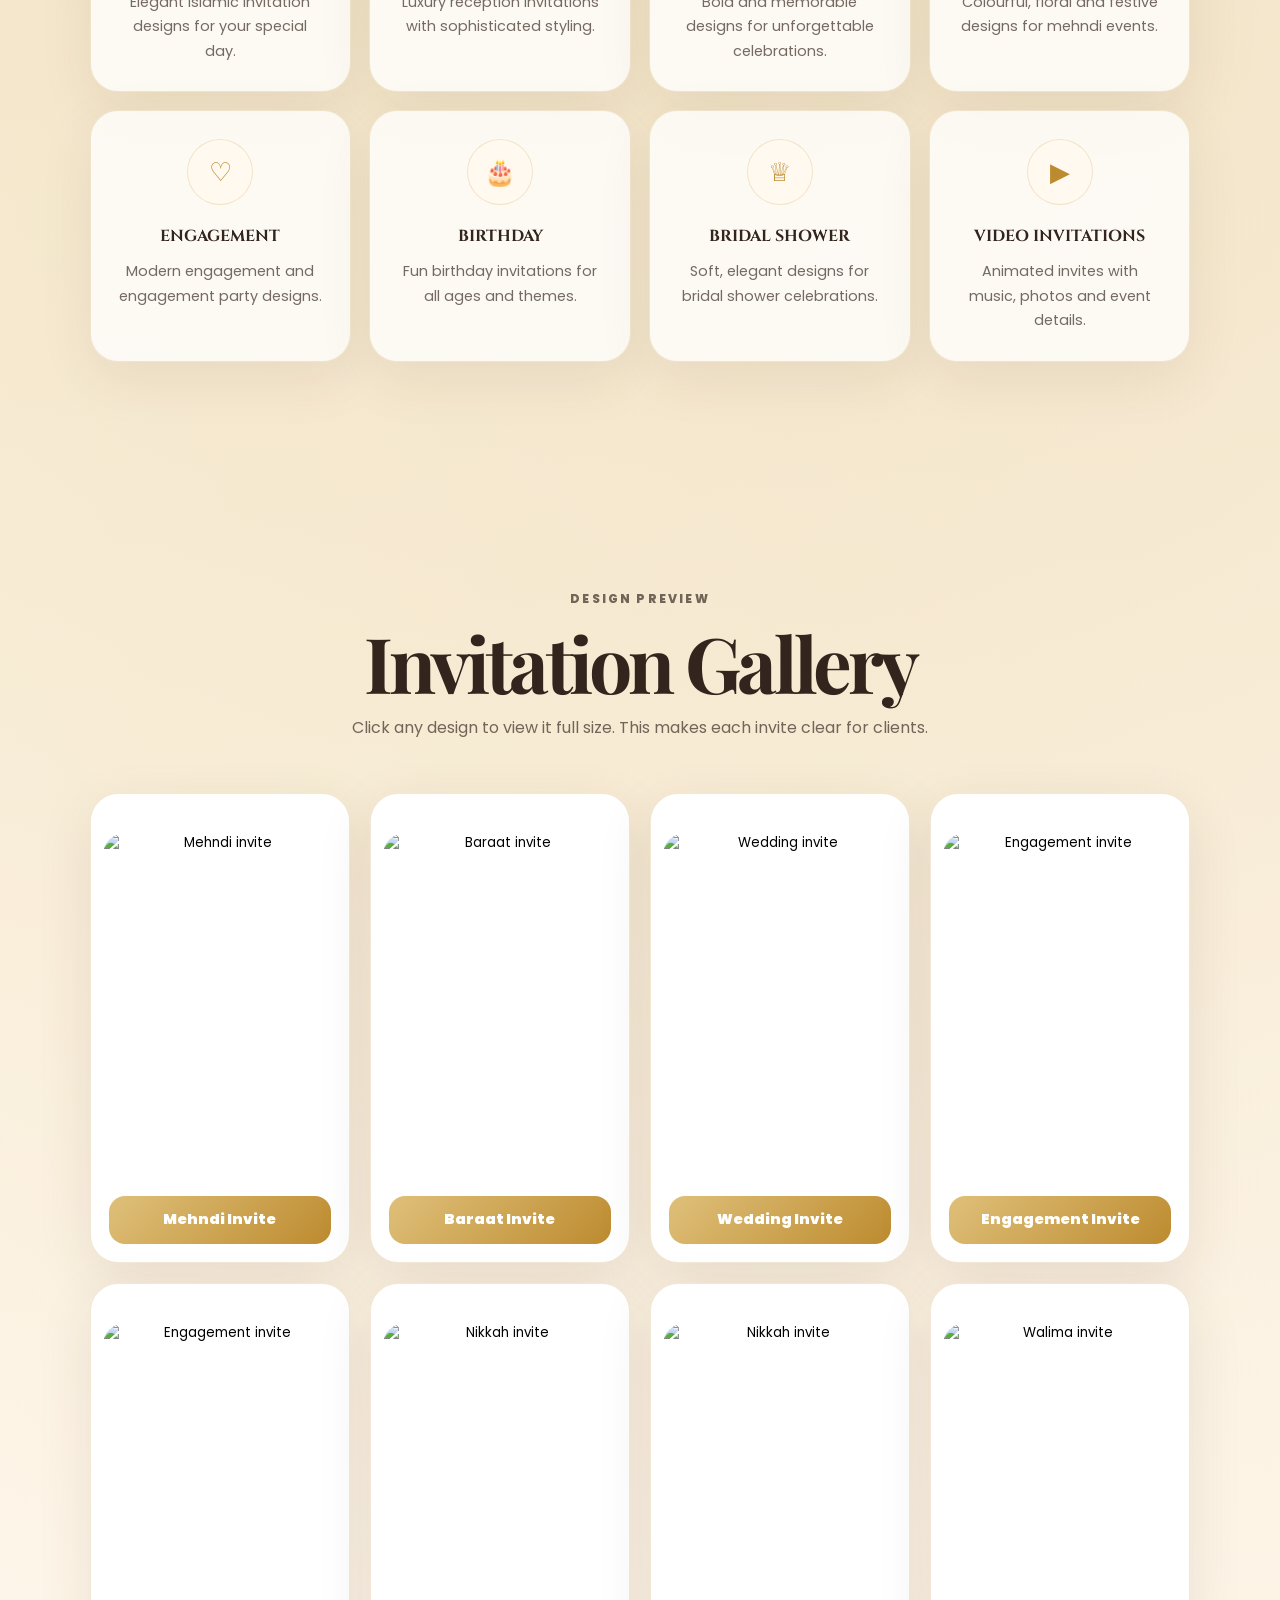
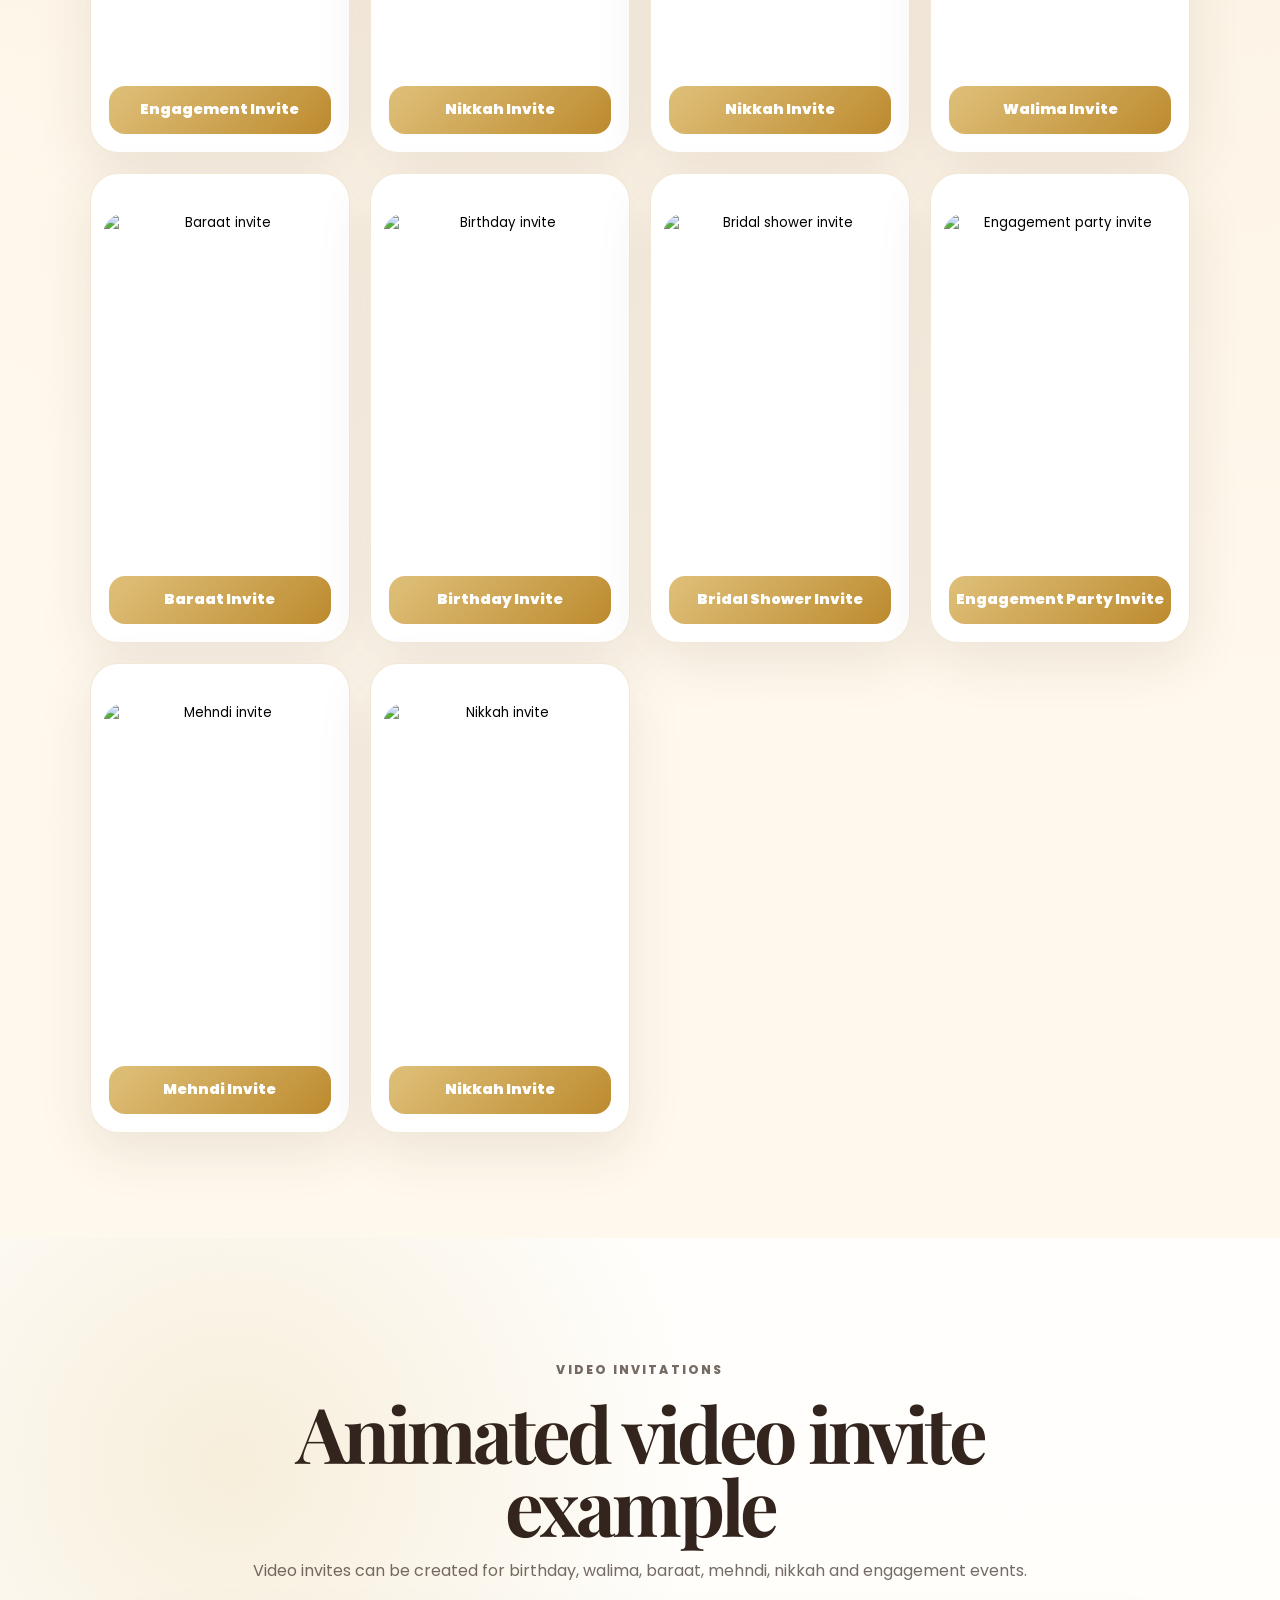
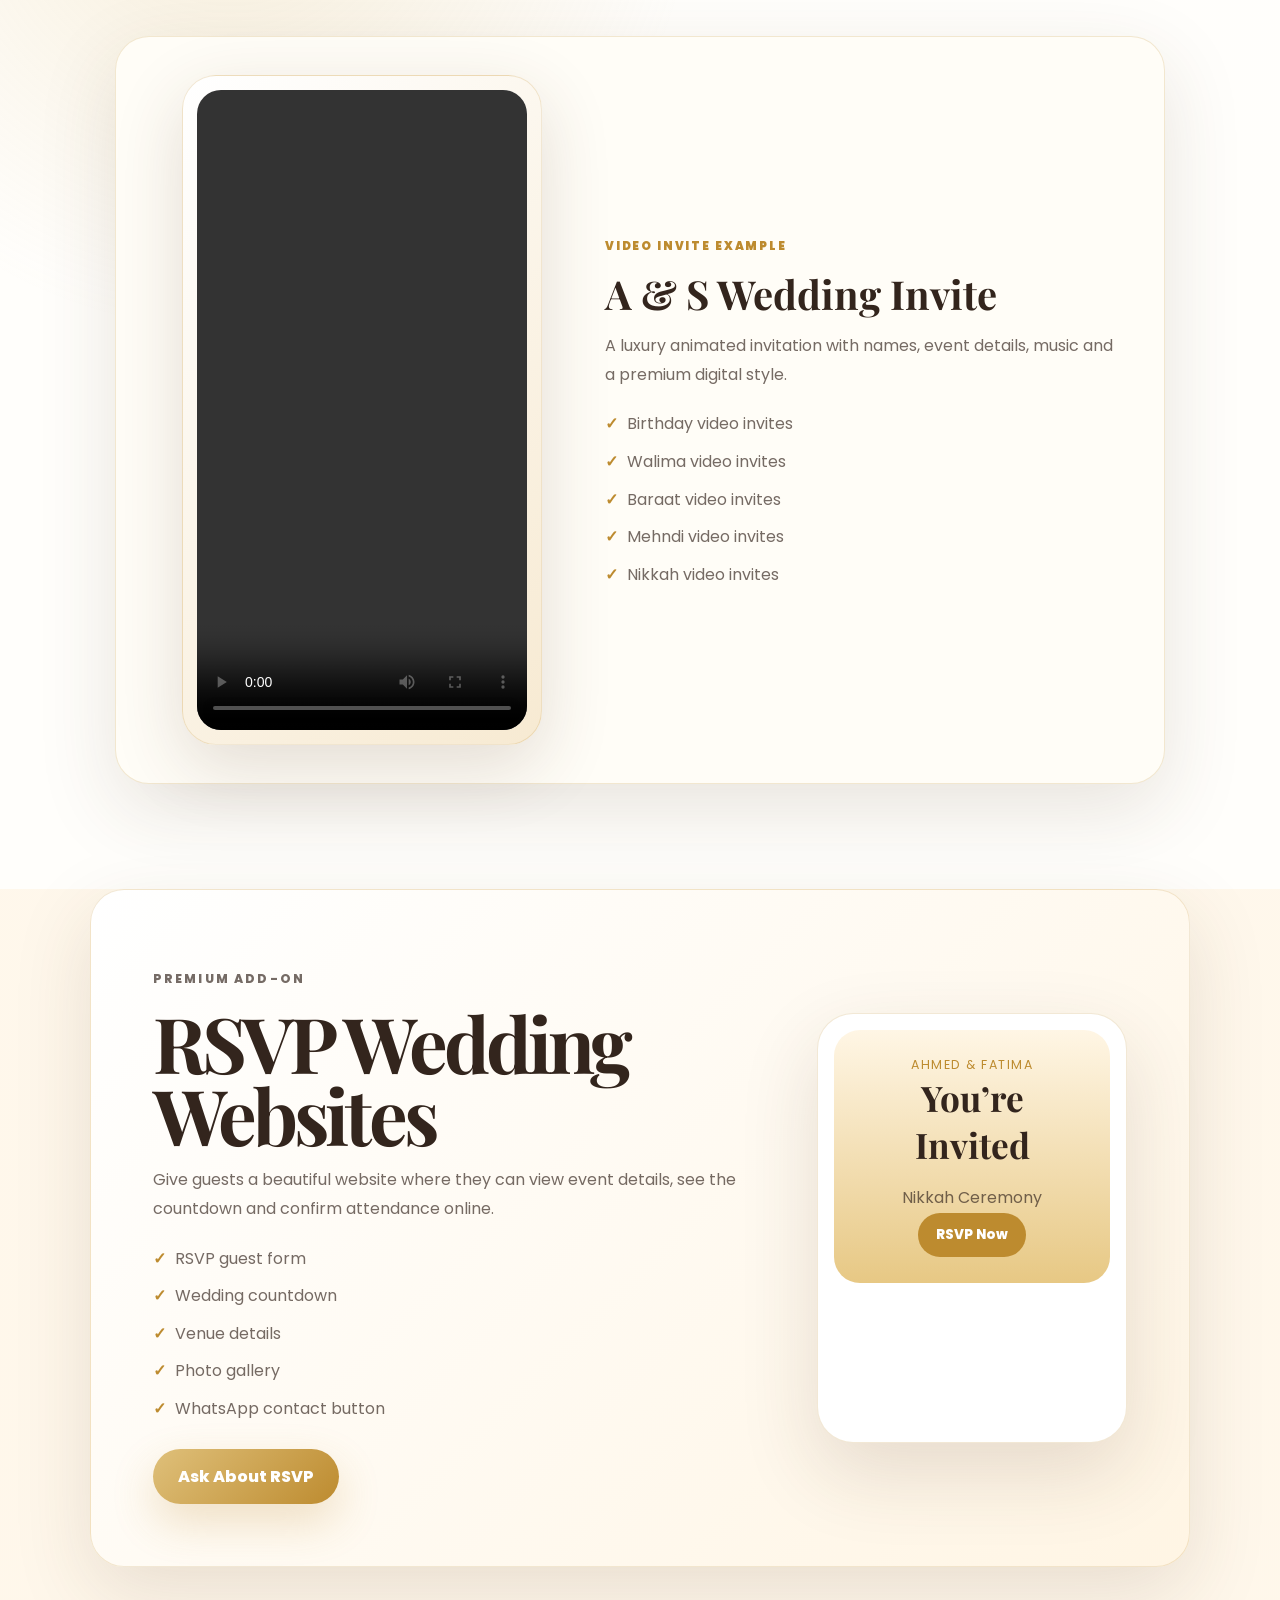
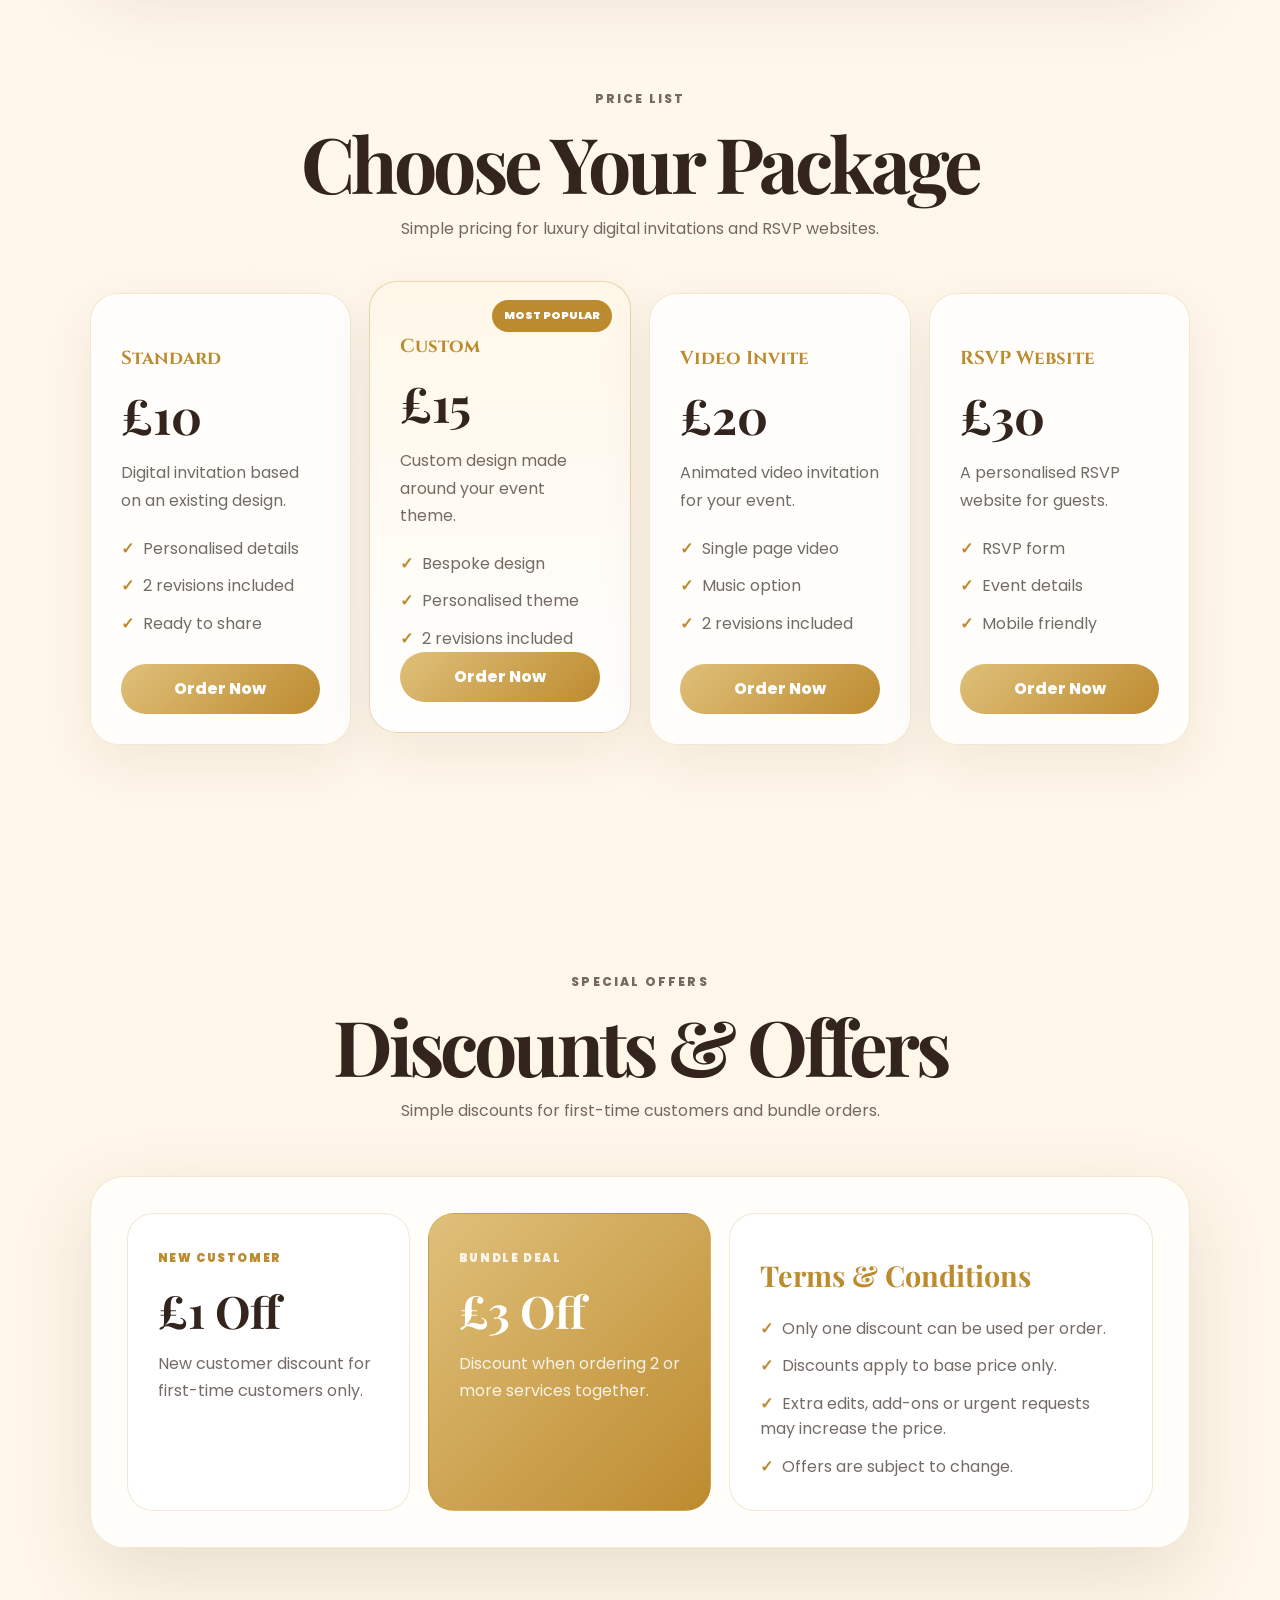
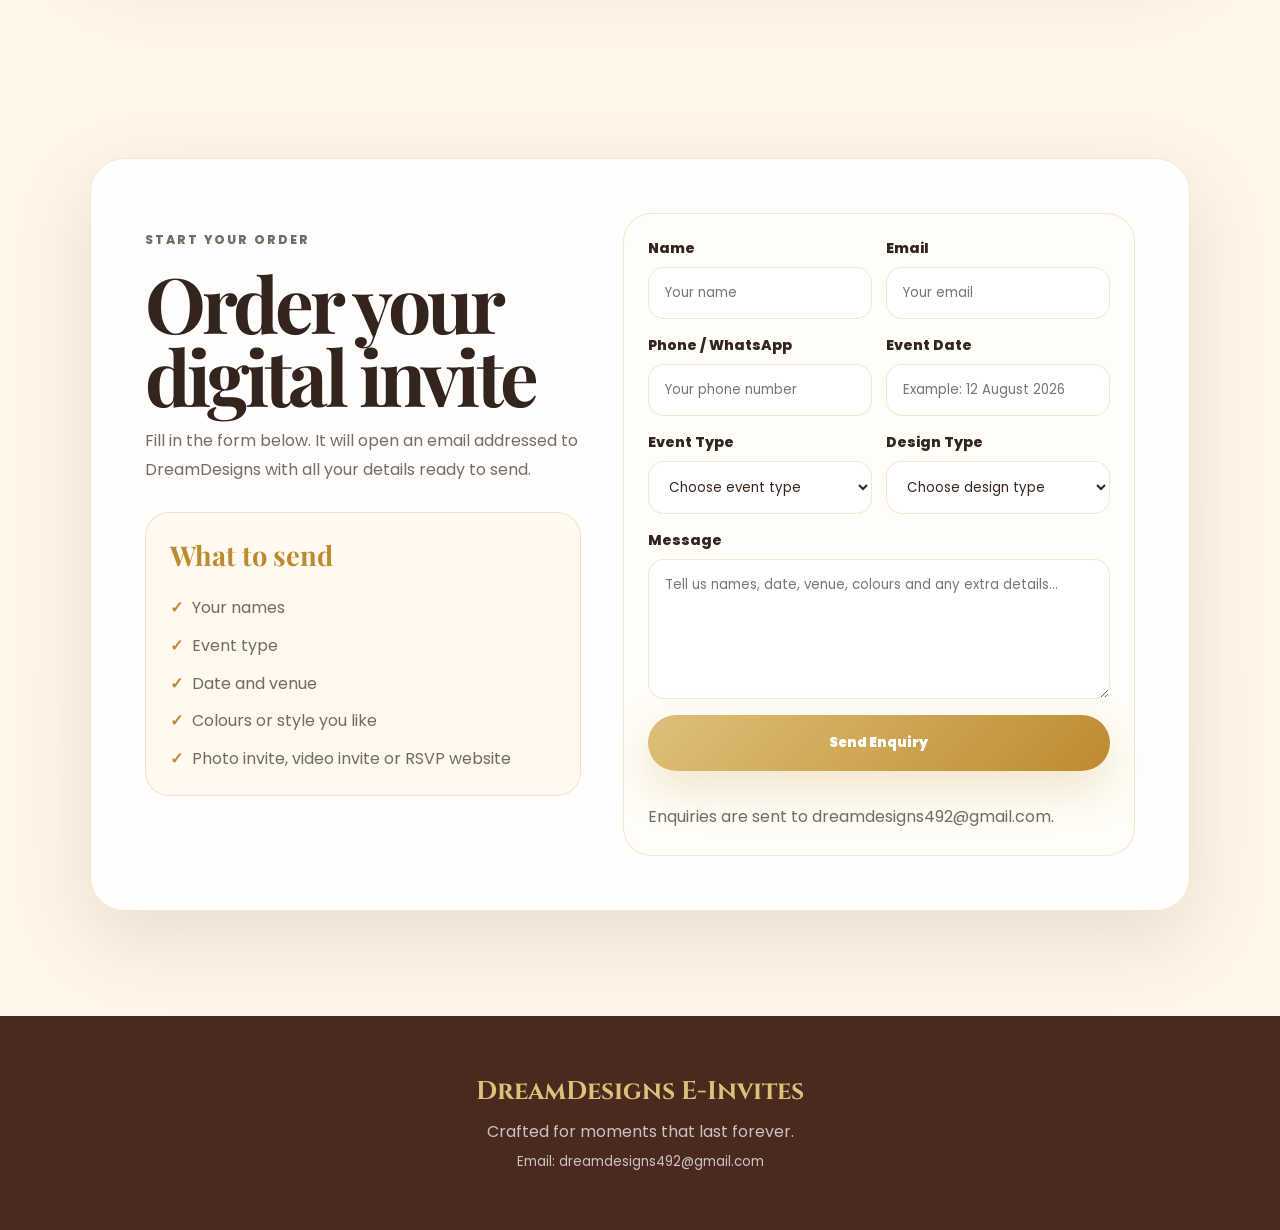
==== commit 6d380b36: "Add files via upload" ====
--- a/index.html
+++ b/index.html
@@ -1,12 +1,11 @@
 <!DOCTYPE html>
-
 <html lang="en">
 <head>
   <meta charset="UTF-8" />
   <meta name="viewport" content="width=device-width, initial-scale=1.0" />
 
   <title>DreamDesigns E-Invites | Luxury Digital Invitations</title>
-  <meta name="description" content="Luxury digital invitations and RSVP websites for Nikkah, Walima, Baraat, Mehndi, Engagement, Birthday and Bridal Shower invites." />
+  <meta name="description" content="Luxury digital invitations, video invites and RSVP websites for Nikkah, Walima, Baraat, Mehndi, Engagement, Birthday and Bridal Shower celebrations." />
 
   <link rel="stylesheet" href="style.css" />
 
@@ -20,459 +19,466 @@
   <div class="page-glow glow-two"></div>
 
   <header class="header" id="header">
-    <a href="#" class="logo">
+    <a href="#home" class="logo">
       <span>DreamDesigns</span>
       <small>E-Invites</small>
     </a>
 
-
-<button class="menu-btn" id="menuBtn" aria-label="Open menu">☰</button>
-
-<nav class="nav" id="nav">
-  <a href="#collections">Collections</a>
-  <a href="#gallery">Gallery</a>
-  <a href="#video">Video</a>
-  <a href="#pricing">Pricing</a>
-  <a href="#contact" class="nav-btn">Order Now</a>
-</nav>
-
-
+    <button class="menu-btn" id="menuBtn" aria-label="Open menu">☰</button>
+
+    <nav class="nav" id="nav">
+      <a href="#collections">Collections</a>
+      <a href="#gallery">Gallery</a>
+      <a href="#video">Video</a>
+      <a href="#pricing">Pricing</a>
+      <a href="#contact" class="nav-btn">Order Now</a>
+    </nav>
   </header>
 
   <main>
     <section class="hero" id="home">
       <div class="hero-bg">
-        <img src="hero-main.png" alt="DreamDesigns luxury wedding hero image">
-      </div>
-
-
-  <div class="hero-overlay"></div>
-
-  <div class="hero-content reveal">
-    <p class="eyebrow">Luxury Digital Invitations</p>
-    <h1>DreamDesigns E-Invites</h1>
-    <h2>Crafted for moments that last forever</h2>
-    <p>
-      Beautiful digital invitations and RSVP websites for Nikkah, Walima, Baraat, Mehndi, Engagement, Birthday and Bridal Shower celebrations.
-    </p>
-
-    <div class="hero-actions">
-      <a href="#gallery" class="btn btn-primary">View Designs</a>
-      <a href="#contact" class="btn btn-secondary">Start Your Order</a>
-    </div>
-
-    <div class="hero-pills">
-      <span>Nikkah</span>
-      <span>Walima</span>
-      <span>Baraat</span>
-      <span>Mehndi</span>
-      <span>Engagement</span>
-      <span>Birthday</span>
-      <span>Bridal Shower</span>
-      <span>RSVP Websites</span>
-    </div>
-  </div>
-</section>
-
-<section class="feature-strip reveal">
-  <div>
-    <strong>Premium Designs</strong>
-    <p>Luxury invites crafted for your special day.</p>
-  </div>
-
-  <div>
-    <strong>Mobile Friendly</strong>
-    <p>Perfect for WhatsApp and social sharing.</p>
-  </div>
-
-  <div>
-    <strong>Photo & Video</strong>
-    <p>Still invites, animated invites and RSVP websites.</p>
-  </div>
-
-  <div>
-    <strong>Custom Made</strong>
-    <p>Designed around your event colours and theme.</p>
-  </div>
-</section>
-
-<section class="section collections" id="collections">
-  <div class="section-head center reveal">
-    <p class="eyebrow">Explore Our Services</p>
-    <h2>Invitation designs for every occasion</h2>
-    <p>
-      DreamDesigns creates elegant photo invites, video invites and RSVP websites for weddings and special events.
-    </p>
-  </div>
-
-  <div class="collection-grid">
-    <article class="reveal">
-      <span>☪</span>
-      <h3>Nikkah</h3>
-      <p>Elegant Islamic invitation designs for your special day.</p>
-    </article>
-
-    <article class="reveal">
-      <span>✦</span>
-      <h3>Walima</h3>
-      <p>Luxury reception invitations with sophisticated styling.</p>
-    </article>
-
-    <article class="reveal">
-      <span>❖</span>
-      <h3>Baraat</h3>
-      <p>Bold and memorable designs for unforgettable celebrations.</p>
-    </article>
-
-    <article class="reveal">
-      <span>❀</span>
-      <h3>Mehndi</h3>
-      <p>Colourful, floral and festive designs for mehndi events.</p>
-    </article>
-
-    <article class="reveal">
-      <span>♡</span>
-      <h3>Engagement</h3>
-      <p>Modern engagement and engagement party designs.</p>
-    </article>
-
-    <article class="reveal">
-      <span>🎂</span>
-      <h3>Birthday</h3>
-      <p>Fun birthday invitations for all ages and themes.</p>
-    </article>
-
-    <article class="reveal">
-      <span>♕</span>
-      <h3>Bridal Shower</h3>
-      <p>Soft, elegant designs for bridal shower celebrations.</p>
-    </article>
-
-    <article class="reveal">
-      <span>▶</span>
-      <h3>Video Invitations</h3>
-      <p>Animated invites with music, photos and event details.</p>
-    </article>
-  </div>
-</section>
-
-
-  <section class="section gallery" id="gallery">
-  <div class="section-head center reveal">
-    <p class="eyebrow">Design Preview</p>
-    <h2>Invitation Gallery</h2>
-    <p>
-      Click any design to view it full size. This lets clients see each invite clearly.
-    </p>
-  </div>
-
-  <div class="gallery-grid">
-    <button class="gallery-card reveal" data-title="Mehndi Invite">
-      <img data-file="imagesphoto-mehndi-1.jpg.png" alt="Mehndi invite">
-      <span>Mehndi Invite</span>
-    </button>
-
-    <button class="gallery-card reveal" data-title="Baraat Invite">
-      <img data-file="imagesphoto-baraat-1.jpg.png" alt="Baraat invite">
-      <span>Baraat Invite</span>
-    </button>
-
-    <button class="gallery-card reveal" data-title="Wedding Invite">
-      <img data-file="imagesphoto-wedding.jpg.png" alt="Wedding invite">
-      <span>Wedding Invite</span>
-    </button>
-
-    <button class="gallery-card reveal" data-title="Engagement Invite">
-      <img data-file="imagesphoto-engagement-1.jpg.png" alt="Engagement invite">
-      <span>Engagement Invite</span>
-    </button>
-
-    <button class="gallery-card reveal" data-title="Engagement Invite">
-      <img data-file="imagesphoto-engagement-2.jpg.png" alt="Engagement invite">
-      <span>Engagement Invite</span>
-    </button>
-
-    <button class="gallery-card reveal" data-title="Nikkah Invite">
-      <img data-file="imagesphoto-nikkah-1.jpg.png" alt="Nikkah invite">
-      <span>Nikkah Invite</span>
-    </button>
-
-    <button class="gallery-card reveal" data-title="Nikkah Invite">
-      <img data-file="imagesphoto-nikkah-2.jpg.png" alt="Nikkah invite">
-      <span>Nikkah Invite</span>
-    </button>
-
-    <button class="gallery-card reveal" data-title="Walima Invite">
-      <img data-file="imagesphoto-walima.jpg.png" alt="Walima invite">
-      <span>Walima Invite</span>
-    </button>
-
-    <button class="gallery-card reveal" data-title="Baraat Invite">
-      <img data-file="imagesphoto-baraat-2.jpg.png" alt="Baraat invite">
-      <span>Baraat Invite</span>
-    </button>
-
-    <button class="gallery-card reveal" data-title="Birthday Invite">
-      <img data-file="imagesphoto-birthday.jpg.png" alt="Birthday invite">
-      <span>Birthday Invite</span>
-    </button>
-
-    <button class="gallery-card reveal" data-title="Bridal Shower Invite">
-      <img data-file="imagesphoto-bridal-shower.jpg.png" alt="Bridal shower invite">
-      <span>Bridal Shower Invite</span>
-    </button>
-
-    <button class="gallery-card reveal" data-title="Engagement Party Invite">
-      <img data-file="imagesphoto-engagement-party.jpg.png" alt="Engagement party invite">
-      <span>Engagement Party Invite</span>
-    </button>
-
-    <button class="gallery-card reveal" data-title="Mehndi Invite">
-      <img data-file="imagesphoto-mehndi-2.jpg.png" alt="Mehndi invite">
-      <span>Mehndi Invite</span>
-    </button>
-
-    <button class="gallery-card reveal" data-title="Nikkah Invite">
-      <img data-file="imagesphoto-nikkah-3.jpg.png" alt="Nikkah invite">
-      <span>Nikkah Invite</span>
-    </button>
-  </div>
-</section>
-
-<section class="section video-section" id="video">
-  <div class="section-head center reveal">
-    <p class="eyebrow">Video Invitations</p>
-    <h2>Animated video invite example</h2>
-    <p>
-      Video invites can be created for birthday, walima, baraat, mehndi, nikkah and engagement events.
-    </p>
-  </div>
-
-  <div class="video-layout reveal">
-    <div class="video-phone">
-     <video id="mainInviteVideo" data-file="videosvideo-invite.mp4.mp4" controls playsinline preload="metadata"></video>
-    </div>
-
-    <div class="video-info">
-      <span>Video Invite Example</span>
-      <h3>A & S Wedding Invite</h3>
-      <p>
-        A luxury animated invitation with names, event details, music and a premium digital style.
-      </p>
-
-      <ul>
-        <li>Birthday video invites</li>
-        <li>Walima video invites</li>
-        <li>Baraat video invites</li>
-        <li>Mehndi video invites</li>
-        <li>Nikkah video invites</li>
-      </ul>
-    </div>
-  </div>
-</section>
-
-<section class="rsvp-section reveal">
-  <div>
-    <p class="eyebrow">Premium Add-On</p>
-    <h2>RSVP Wedding Websites</h2>
-    <p>
-      Give guests a beautiful, easy-to-use website where they can view event details, see the countdown and confirm attendance online.
-    </p>
-
-    <ul>
-      <li>RSVP guest form</li>
-      <li>Wedding countdown</li>
-      <li>Venue details</li>
-      <li>Photo gallery</li>
-      <li>WhatsApp contact button</li>
-    </ul>
-
-    <a href="#contact" class="btn btn-primary">Ask About RSVP</a>
-  </div>
-
-  <div class="phone-preview">
-    <div>
-      <span>Ahmed & Fatima</span>
-      <h3>You’re Invited</h3>
-      <p>Nikkah Ceremony</p>
-      <button>RSVP Now</button>
-    </div>
-  </div>
-</section>
-
-<section class="section pricing" id="pricing">
-  <div class="section-head center reveal">
-    <p class="eyebrow">Price List</p>
-    <h2>Choose Your Package</h2>
-    <p>Simple pricing for luxury digital invitations and RSVP websites.</p>
-  </div>
-
-  <div class="pricing-grid">
-    <article class="reveal">
-      <h3>Standard</h3>
-      <strong>£10</strong>
-      <p>Digital invitation based on an existing design.</p>
-      <ul>
-        <li>Personalised details</li>
-        <li>2 revisions included</li>
-        <li>Ready to share</li>
-      </ul>
-      <a href="#contact">Order Now</a>
-    </article>
-
-    <article class="featured reveal">
-      <span>Most Popular</span>
-      <h3>Custom</h3>
-      <strong>£15</strong>
-      <p>Custom design made around your event theme.</p>
-      <ul>
-        <li>Bespoke design</li>
-        <li>Personalised theme</li>
-        <li>2 revisions included</li>
-      </ul>
-      <a href="#contact">Order Now</a>
-    </article>
-
-    <article class="reveal">
-      <h3>Video Invite</h3>
-      <strong>£20</strong>
-      <p>Animated video invitation for your event.</p>
-      <ul>
-        <li>Single page video</li>
-        <li>Music option</li>
-        <li>2 revisions included</li>
-      </ul>
-      <a href="#contact">Order Now</a>
-    </article>
-
-    <article class="reveal">
-      <h3>RSVP Website</h3>
-      <strong>£30</strong>
-      <p>A personalised RSVP website for guests.</p>
-      <ul>
-        <li>RSVP form</li>
-        <li>Event details</li>
-        <li>Mobile friendly</li>
-      </ul>
-      <a href="#contact">Order Now</a>
-    </article>
-  </div>
-</section>
-
-<section class="section offers" id="offers">
-  <div class="section-head center reveal">
-    <p class="eyebrow">Special Offers</p>
-    <h2>Discounts & Offers</h2>
-    <p>Simple discounts for first-time customers and bundle orders.</p>
-  </div>
-
-  <div class="offers-panel reveal">
-    <article>
-      <span>New Customer</span>
-      <h3>£1 Off</h3>
-      <p>New customer discount for first-time customers only.</p>
-    </article>
-
-    <article class="highlight">
-      <span>Bundle Deal</span>
-      <h3>£3 Off</h3>
-      <p>Discount when ordering 2 or more services together.</p>
-    </article>
-
-    <article class="terms">
-      <h3>Terms & Conditions</h3>
-      <ul>
-        <li>Only one discount can be used per order.</li>
-        <li>Discounts apply to base price only.</li>
-        <li>Extra edits, add-ons or urgent requests may increase the price.</li>
-        <li>Offers are subject to change.</li>
-      </ul>
-    </article>
-  </div>
-</section>
-
-<section class="section contact" id="contact">
-  <div class="contact-card reveal">
-    <div>
-      <p class="eyebrow">Start Your Order</p>
-      <h2>Order your digital invite</h2>
-      <p>
-        Fill in the form below and your enquiry will be sent to DreamDesigns.
-      </p>
-
-      <div class="contact-note">
-        <h3>What to send</h3>
+        <img data-file="hero-main.png" alt="DreamDesigns luxury wedding hero image">
+      </div>
+
+      <div class="hero-overlay"></div>
+
+      <div class="hero-content reveal">
+        <p class="eyebrow">Luxury Digital Invitations</p>
+        <h1>DreamDesigns E-Invites</h1>
+        <h2>Crafted for moments that last forever</h2>
+        <p>
+          Beautiful digital invitations, video invites and RSVP websites for Nikkah, Walima, Baraat, Mehndi, Engagement, Birthday and Bridal Shower celebrations.
+        </p>
+
+        <div class="hero-actions">
+          <a href="#gallery" class="btn btn-primary">View Designs</a>
+          <a href="#contact" class="btn btn-secondary">Start Your Order</a>
+        </div>
+
+        <div class="hero-pills">
+          <span>Nikkah</span>
+          <span>Walima</span>
+          <span>Baraat</span>
+          <span>Mehndi</span>
+          <span>Engagement</span>
+          <span>Birthday</span>
+          <span>Bridal Shower</span>
+          <span>RSVP Websites</span>
+        </div>
+      </div>
+    </section>
+
+    <section class="feature-strip reveal">
+      <div>
+        <strong>Premium Designs</strong>
+        <p>Luxury invites crafted for your special day.</p>
+      </div>
+
+      <div>
+        <strong>Mobile Friendly</strong>
+        <p>Perfect for WhatsApp and social sharing.</p>
+      </div>
+
+      <div>
+        <strong>Photo & Video</strong>
+        <p>Still invites, animated invites and RSVP websites.</p>
+      </div>
+
+      <div>
+        <strong>Custom Made</strong>
+        <p>Designed around your colours and theme.</p>
+      </div>
+    </section>
+
+    <section class="section collections" id="collections">
+      <div class="section-head center reveal">
+        <p class="eyebrow">Explore Our Services</p>
+        <h2>Invitation designs for every occasion</h2>
+        <p>
+          DreamDesigns creates elegant photo invites, animated video invites and RSVP websites for weddings and special events.
+        </p>
+      </div>
+
+      <div class="collection-grid">
+        <article class="reveal">
+          <span>☪</span>
+          <h3>Nikkah</h3>
+          <p>Elegant Islamic invitation designs for your special day.</p>
+        </article>
+
+        <article class="reveal">
+          <span>✦</span>
+          <h3>Walima</h3>
+          <p>Luxury reception invitations with sophisticated styling.</p>
+        </article>
+
+        <article class="reveal">
+          <span>❖</span>
+          <h3>Baraat</h3>
+          <p>Bold and memorable designs for unforgettable celebrations.</p>
+        </article>
+
+        <article class="reveal">
+          <span>❀</span>
+          <h3>Mehndi</h3>
+          <p>Colourful, floral and festive designs for mehndi events.</p>
+        </article>
+
+        <article class="reveal">
+          <span>♡</span>
+          <h3>Engagement</h3>
+          <p>Modern engagement and engagement party designs.</p>
+        </article>
+
+        <article class="reveal">
+          <span>🎂</span>
+          <h3>Birthday</h3>
+          <p>Fun birthday invitations for all ages and themes.</p>
+        </article>
+
+        <article class="reveal">
+          <span>♕</span>
+          <h3>Bridal Shower</h3>
+          <p>Soft, elegant designs for bridal shower celebrations.</p>
+        </article>
+
+        <article class="reveal">
+          <span>▶</span>
+          <h3>Video Invitations</h3>
+          <p>Animated invites with music, photos and event details.</p>
+        </article>
+      </div>
+    </section>
+
+    <section class="section gallery" id="gallery">
+      <div class="section-head center reveal">
+        <p class="eyebrow">Design Preview</p>
+        <h2>Invitation Gallery</h2>
+        <p>
+          Click any design to view it full size. This makes each invite clear for clients.
+        </p>
+      </div>
+
+      <div class="gallery-grid">
+        <button class="gallery-card reveal" data-title="Mehndi Invite">
+          <img data-file="imagesphoto-mehndi-1.jpg.png" alt="Mehndi invite">
+          <span>Mehndi Invite</span>
+        </button>
+
+        <button class="gallery-card reveal" data-title="Baraat Invite">
+          <img data-file="imagesphoto-baraat-1.jpg.png" alt="Baraat invite">
+          <span>Baraat Invite</span>
+        </button>
+
+        <button class="gallery-card reveal" data-title="Wedding Invite">
+          <img data-file="imagesphoto-wedding.jpg.png" alt="Wedding invite">
+          <span>Wedding Invite</span>
+        </button>
+
+        <button class="gallery-card reveal" data-title="Engagement Invite">
+          <img data-file="imagesphoto-engagement-1.jpg.png" alt="Engagement invite">
+          <span>Engagement Invite</span>
+        </button>
+
+        <button class="gallery-card reveal" data-title="Engagement Invite">
+          <img data-file="imagesphoto-engagement-2.jpg.png" alt="Engagement invite">
+          <span>Engagement Invite</span>
+        </button>
+
+        <button class="gallery-card reveal" data-title="Nikkah Invite">
+          <img data-file="imagesphoto-nikkah-1.jpg.png" alt="Nikkah invite">
+          <span>Nikkah Invite</span>
+        </button>
+
+        <button class="gallery-card reveal" data-title="Nikkah Invite">
+          <img data-file="imagesphoto-nikkah-2.jpg.png" alt="Nikkah invite">
+          <span>Nikkah Invite</span>
+        </button>
+
+        <button class="gallery-card reveal" data-title="Walima Invite">
+          <img data-file="imagesphoto-walima.jpg.png" alt="Walima invite">
+          <span>Walima Invite</span>
+        </button>
+
+        <button class="gallery-card reveal" data-title="Baraat Invite">
+          <img data-file="imagesphoto-baraat-2.jpg.png" alt="Baraat invite">
+          <span>Baraat Invite</span>
+        </button>
+
+        <button class="gallery-card reveal" data-title="Birthday Invite">
+          <img data-file="imagesphoto-birthday.jpg.png" alt="Birthday invite">
+          <span>Birthday Invite</span>
+        </button>
+
+        <button class="gallery-card reveal" data-title="Bridal Shower Invite">
+          <img data-file="imagesphoto-bridal-shower.jpg.png" alt="Bridal shower invite">
+          <span>Bridal Shower Invite</span>
+        </button>
+
+        <button class="gallery-card reveal" data-title="Engagement Party Invite">
+          <img data-file="imagesphoto-engagement-party.jpg.png" alt="Engagement party invite">
+          <span>Engagement Party Invite</span>
+        </button>
+
+        <button class="gallery-card reveal" data-title="Mehndi Invite">
+          <img data-file="imagesphoto-mehndi-2.jpg.png" alt="Mehndi invite">
+          <span>Mehndi Invite</span>
+        </button>
+
+        <button class="gallery-card reveal" data-title="Nikkah Invite">
+          <img data-file="imagesphoto-nikkah-3.jpg.png" alt="Nikkah invite">
+          <span>Nikkah Invite</span>
+        </button>
+      </div>
+    </section>
+
+    <section class="section video-section" id="video">
+      <div class="section-head center reveal">
+        <p class="eyebrow">Video Invitations</p>
+        <h2>Animated video invite example</h2>
+        <p>
+          Video invites can be created for birthday, walima, baraat, mehndi, nikkah and engagement events.
+        </p>
+      </div>
+
+      <div class="video-layout reveal">
+        <div class="video-phone">
+          <video id="mainInviteVideo" data-file="videosvideo-invite.mp4.mp4" controls playsinline preload="metadata"></video>
+        </div>
+
+        <div class="video-info">
+          <span>Video Invite Example</span>
+          <h3>A & S Wedding Invite</h3>
+          <p>
+            A luxury animated invitation with names, event details, music and a premium digital style.
+          </p>
+
+          <ul>
+            <li>Birthday video invites</li>
+            <li>Walima video invites</li>
+            <li>Baraat video invites</li>
+            <li>Mehndi video invites</li>
+            <li>Nikkah video invites</li>
+          </ul>
+        </div>
+      </div>
+    </section>
+
+    <section class="rsvp-section reveal">
+      <div>
+        <p class="eyebrow">Premium Add-On</p>
+        <h2>RSVP Wedding Websites</h2>
+        <p>
+          Give guests a beautiful website where they can view event details, see the countdown and confirm attendance online.
+        </p>
+
         <ul>
-          <li>Your names</li>
-          <li>Event type</li>
-          <li>Date and venue</li>
-          <li>Colours or style you like</li>
-          <li>Photo invite, video invite or RSVP website</li>
+          <li>RSVP guest form</li>
+          <li>Wedding countdown</li>
+          <li>Venue details</li>
+          <li>Photo gallery</li>
+          <li>WhatsApp contact button</li>
         </ul>
-      </div>
-    </div>
-
-   <form id="contactForm" class="form"></form>
-     
-
-      <div class="form-row">
-        <label>
-          Name
-          <input type="text" name="name" placeholder="Your name" required>
-        </label>
-
-        <label>
-          Email
-          <input type="email" name="email" placeholder="Your email" required>
-        </label>
-      </div>
-
-      <div class="form-row">
-        <label>
-          Event Type
-          <select name="event_type" required>
-            <option value="">Choose event type</option>
-            <option>Nikkah</option>
-            <option>Walima</option>
-            <option>Baraat</option>
-            <option>Mehndi</option>
-            <option>Wedding</option>
-            <option>Engagement</option>
-            <option>Engagement Party</option>
-            <option>Birthday</option>
-            <option>Bridal Shower</option>
-            <option>Other</option>
-          </select>
-        </label>
-
-        <label>
-          Design Type
-          <select name="design_type" required>
-            <option value="">Choose design type</option>
-            <option>Photo Invite</option>
-            <option>Video Invite</option>
-            <option>RSVP Website</option>
-            <option>Photo Invite + RSVP Website</option>
-            <option>Video Invite + RSVP Website</option>
-          </select>
-        </label>
-      </div>
-
-      <label>
-        Message
-        <textarea name="message" placeholder="Tell us names, date, venue, colours and details..." required></textarea>
-      </label>
-
-      <button type="submit">Send Enquiry</button>
-    </form>
-  </div>
-</section>
-
-
+
+        <a href="#contact" class="btn btn-primary">Ask About RSVP</a>
+      </div>
+
+      <div class="phone-preview">
+        <div>
+          <span>Ahmed & Fatima</span>
+          <h3>You’re Invited</h3>
+          <p>Nikkah Ceremony</p>
+          <button>RSVP Now</button>
+        </div>
+      </div>
+    </section>
+
+    <section class="section pricing" id="pricing">
+      <div class="section-head center reveal">
+        <p class="eyebrow">Price List</p>
+        <h2>Choose Your Package</h2>
+        <p>Simple pricing for luxury digital invitations and RSVP websites.</p>
+      </div>
+
+      <div class="pricing-grid">
+        <article class="reveal">
+          <h3>Standard</h3>
+          <strong>£10</strong>
+          <p>Digital invitation based on an existing design.</p>
+          <ul>
+            <li>Personalised details</li>
+            <li>2 revisions included</li>
+            <li>Ready to share</li>
+          </ul>
+          <a href="#contact">Order Now</a>
+        </article>
+
+        <article class="featured reveal">
+          <span>Most Popular</span>
+          <h3>Custom</h3>
+          <strong>£15</strong>
+          <p>Custom design made around your event theme.</p>
+          <ul>
+            <li>Bespoke design</li>
+            <li>Personalised theme</li>
+            <li>2 revisions included</li>
+          </ul>
+          <a href="#contact">Order Now</a>
+        </article>
+
+        <article class="reveal">
+          <h3>Video Invite</h3>
+          <strong>£20</strong>
+          <p>Animated video invitation for your event.</p>
+          <ul>
+            <li>Single page video</li>
+            <li>Music option</li>
+            <li>2 revisions included</li>
+          </ul>
+          <a href="#contact">Order Now</a>
+        </article>
+
+        <article class="reveal">
+          <h3>RSVP Website</h3>
+          <strong>£30</strong>
+          <p>A personalised RSVP website for guests.</p>
+          <ul>
+            <li>RSVP form</li>
+            <li>Event details</li>
+            <li>Mobile friendly</li>
+          </ul>
+          <a href="#contact">Order Now</a>
+        </article>
+      </div>
+    </section>
+
+    <section class="section offers" id="offers">
+      <div class="section-head center reveal">
+        <p class="eyebrow">Special Offers</p>
+        <h2>Discounts & Offers</h2>
+        <p>Simple discounts for first-time customers and bundle orders.</p>
+      </div>
+
+      <div class="offers-panel reveal">
+        <article>
+          <span>New Customer</span>
+          <h3>£1 Off</h3>
+          <p>New customer discount for first-time customers only.</p>
+        </article>
+
+        <article class="highlight">
+          <span>Bundle Deal</span>
+          <h3>£3 Off</h3>
+          <p>Discount when ordering 2 or more services together.</p>
+        </article>
+
+        <article class="terms">
+          <h3>Terms & Conditions</h3>
+          <ul>
+            <li>Only one discount can be used per order.</li>
+            <li>Discounts apply to base price only.</li>
+            <li>Extra edits, add-ons or urgent requests may increase the price.</li>
+            <li>Offers are subject to change.</li>
+          </ul>
+        </article>
+      </div>
+    </section>
+
+    <section class="section contact" id="contact">
+      <div class="contact-card reveal">
+        <div>
+          <p class="eyebrow">Start Your Order</p>
+          <h2>Order your digital invite</h2>
+          <p>
+            Fill in the form below. It will open an email addressed to DreamDesigns with all your details ready to send.
+          </p>
+
+          <div class="contact-note">
+            <h3>What to send</h3>
+            <ul>
+              <li>Your names</li>
+              <li>Event type</li>
+              <li>Date and venue</li>
+              <li>Colours or style you like</li>
+              <li>Photo invite, video invite or RSVP website</li>
+            </ul>
+          </div>
+        </div>
+
+        <form id="contactForm" class="form">
+          <div class="form-row">
+            <label>
+              Name
+              <input type="text" name="name" placeholder="Your name" required>
+            </label>
+
+            <label>
+              Email
+              <input type="email" name="email" placeholder="Your email" required>
+            </label>
+          </div>
+
+          <div class="form-row">
+            <label>
+              Phone / WhatsApp
+              <input type="text" name="phone" placeholder="Your phone number">
+            </label>
+
+            <label>
+              Event Date
+              <input type="text" name="event_date" placeholder="Example: 12 August 2026">
+            </label>
+          </div>
+
+          <div class="form-row">
+            <label>
+              Event Type
+              <select name="event_type" required>
+                <option value="">Choose event type</option>
+                <option>Nikkah</option>
+                <option>Walima</option>
+                <option>Baraat</option>
+                <option>Mehndi</option>
+                <option>Wedding</option>
+                <option>Engagement</option>
+                <option>Engagement Party</option>
+                <option>Birthday</option>
+                <option>Bridal Shower</option>
+                <option>Other</option>
+              </select>
+            </label>
+
+            <label>
+              Design Type
+              <select name="design_type" required>
+                <option value="">Choose design type</option>
+                <option>Photo Invite</option>
+                <option>Video Invite</option>
+                <option>RSVP Website</option>
+                <option>Photo Invite + RSVP Website</option>
+                <option>Video Invite + RSVP Website</option>
+              </select>
+            </label>
+          </div>
+
+          <label>
+            Message
+            <textarea name="message" placeholder="Tell us names, date, venue, colours and any extra details..." required></textarea>
+          </label>
+
+          <button type="submit">Send Enquiry</button>
+
+          <p class="form-small">
+            Enquiries are sent to dreamdesigns492@gmail.com.
+          </p>
+        </form>
+      </div>
+    </section>
   </main>
 
   <div class="lightbox" id="lightbox">
-    <button class="lightbox-close" id="lightboxClose">×</button>
+    <button class="lightbox-close" id="lightboxClose" aria-label="Close image">×</button>
     <div class="lightbox-content">
       <img src="" alt="" id="lightboxImage">
       <h3 id="lightboxTitle"></h3>
@@ -486,6 +492,5 @@
   </footer>
 
   <script src="script.js"></script>
-
 </body>
-</html>
+</html>
